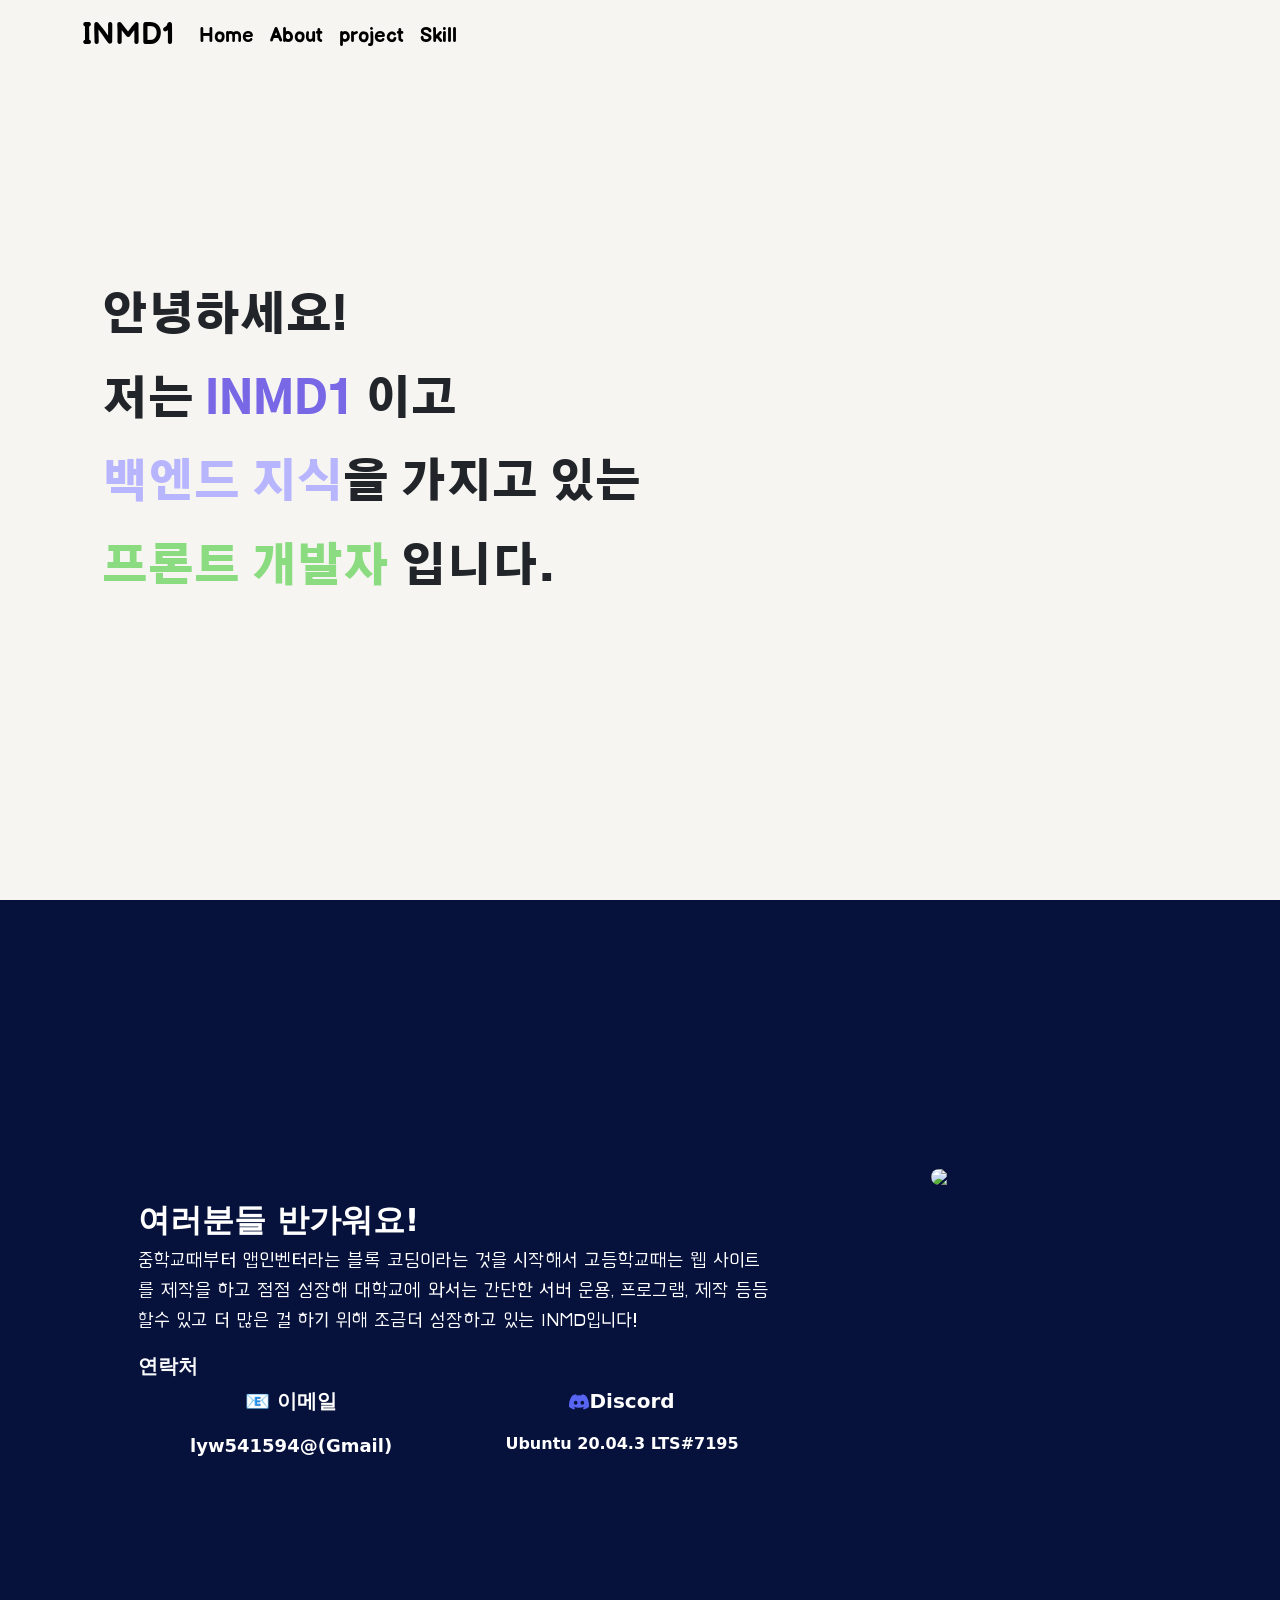
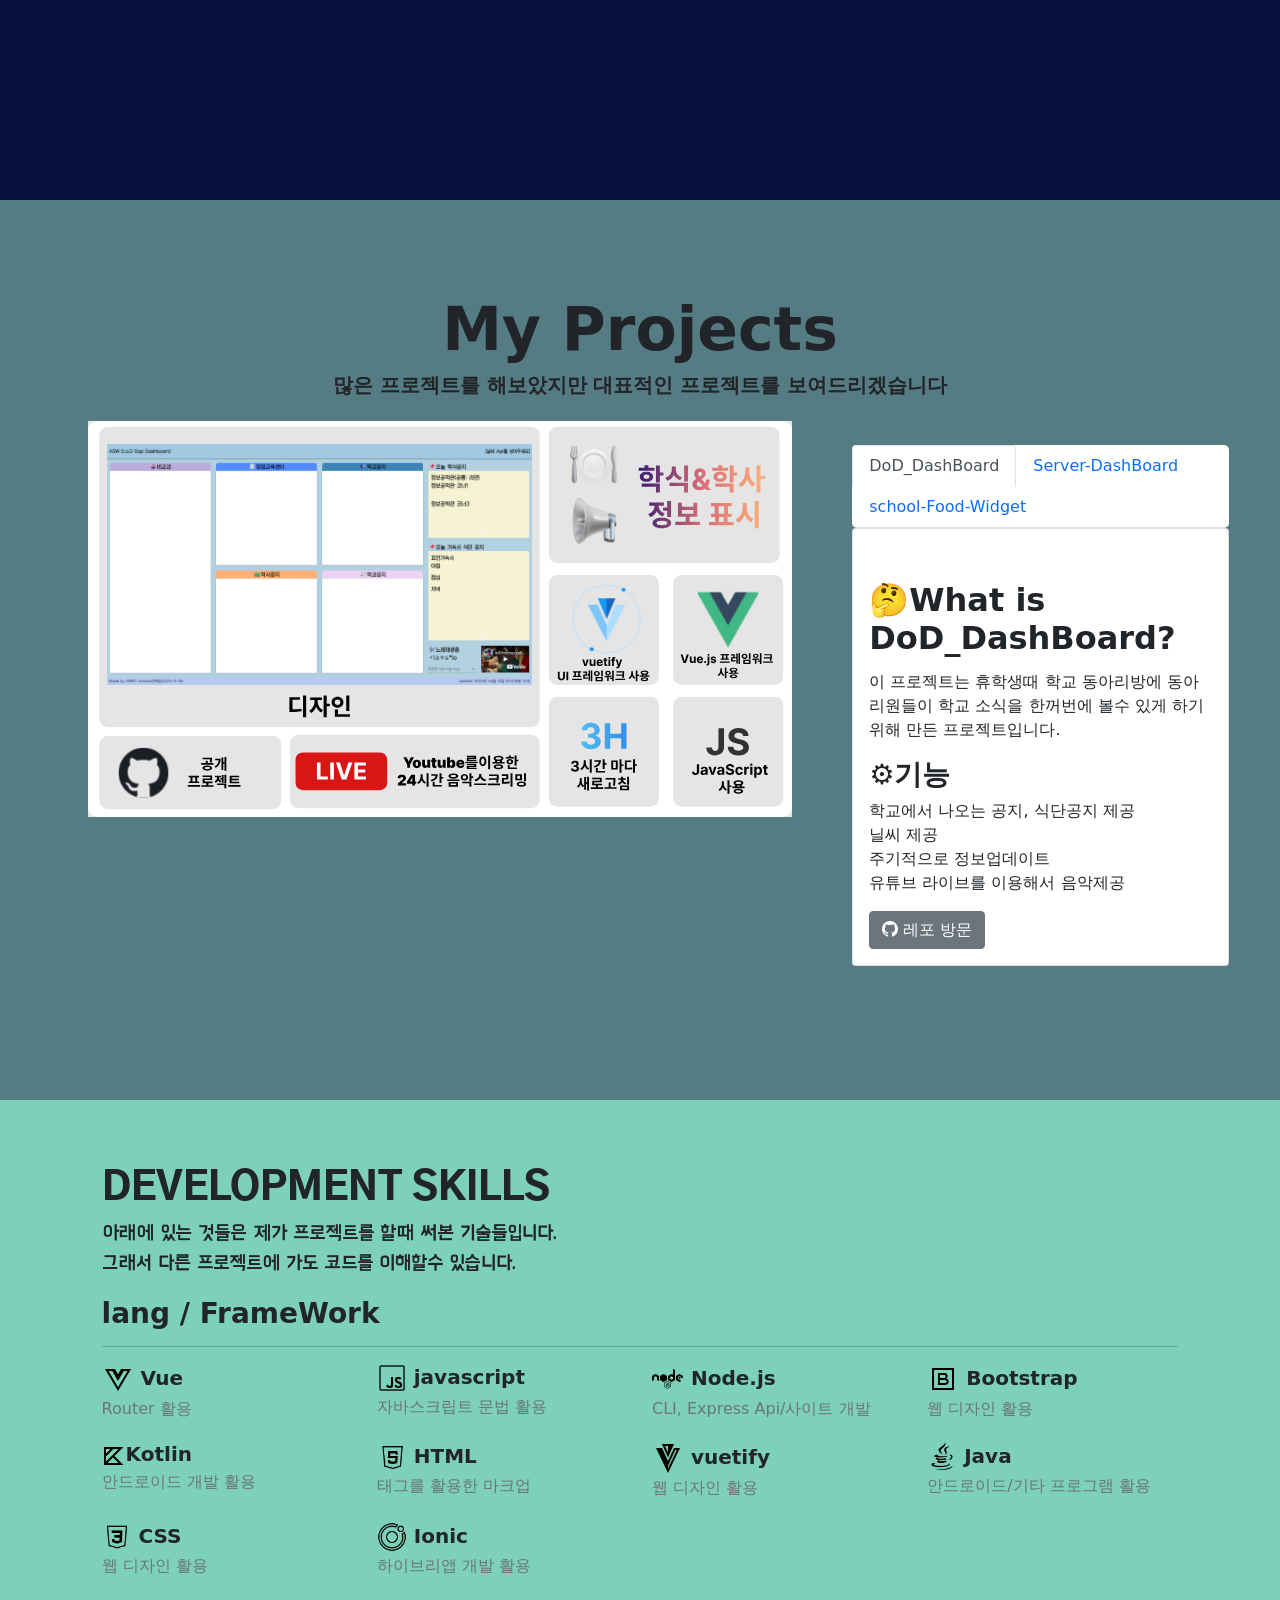
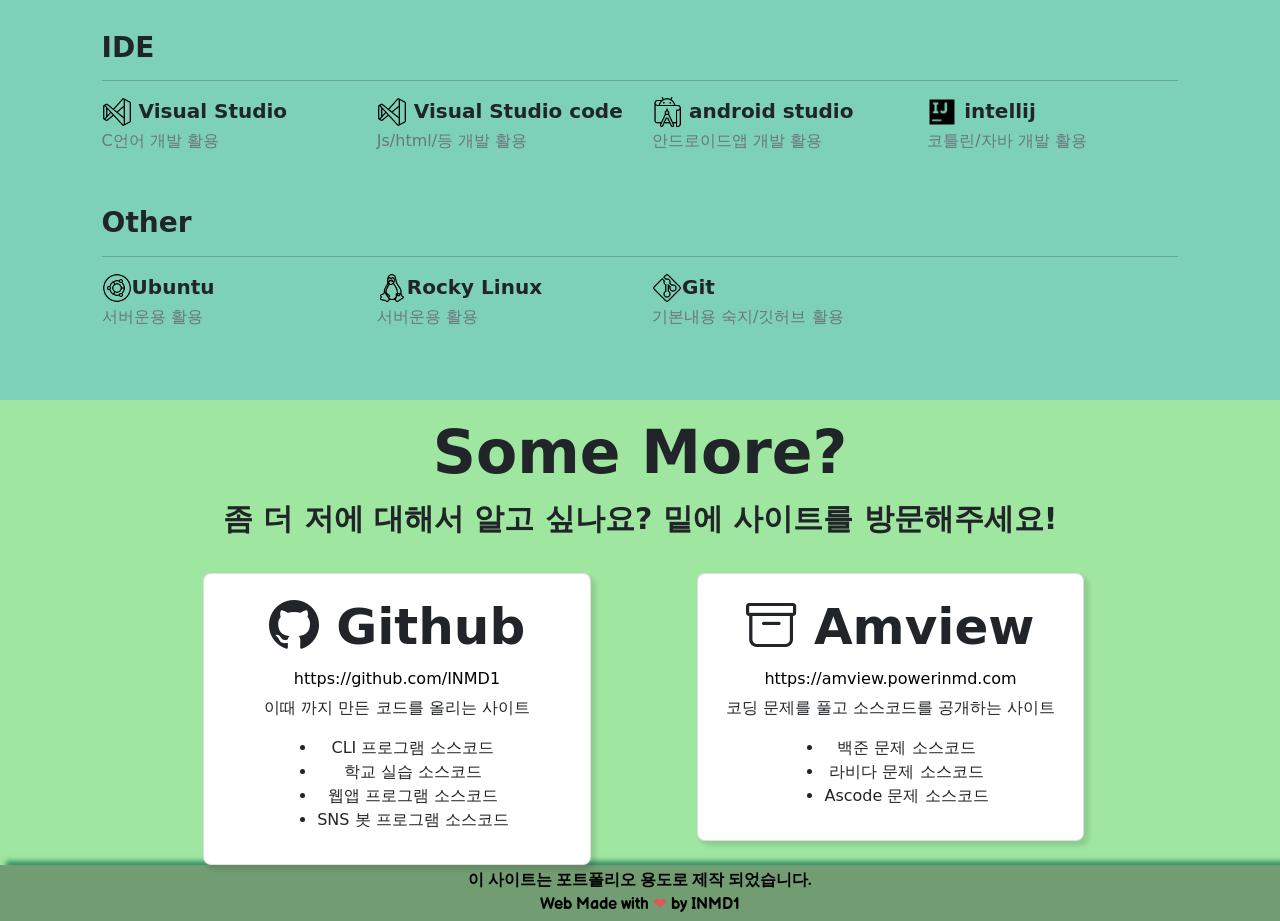
==== index.html @ 0139cf3b "deploy: 1c120d04a41e6b6e8f3b13b8e0bed0ff972863f6" ====
<!DOCTYPE html><html lang="en"><head><meta charset="utf-8"><meta http-equiv="X-UA-Compatible" content="IE=edge"><meta name="viewport" content="width=device-width,initial-scale=1"><link rel="icon" href="favicon.ico"><title>INMD의 사소한 소개사이트</title><link href="css/app.9733610a.css" rel="preload" as="style"><link href="css/chunk-vendors.8637f89d.css" rel="preload" as="style"><link href="js/app.0f9b3017.js" rel="preload" as="script"><link href="js/chunk-vendors.937a09e9.js" rel="preload" as="script"><link href="css/chunk-vendors.8637f89d.css" rel="stylesheet"><link href="css/app.9733610a.css" rel="stylesheet"></head><body><noscript><strong>We're sorry but self-introduction doesn't work properly without JavaScript enabled. Please enable it to continue.</strong></noscript><div id="app"></div><script src="https://cdn.jsdelivr.net/npm/@popperjs/core@2.10.2/dist/umd/popper.min.js" integrity="sha384-7+zCNj/IqJ95wo16oMtfsKbZ9ccEh31eOz1HGyDuCQ6wgnyJNSYdrPa03rtR1zdB" crossorigin="anonymous"></script><script src="https://cdn.jsdelivr.net/npm/bootstrap@5.1.3/dist/js/bootstrap.min.js" integrity="sha384-QJHtvGhmr9XOIpI6YVutG+2QOK9T+ZnN4kzFN1RtK3zEFEIsxhlmWl5/YESvpZ13" crossorigin="anonymous"></script><script src="js/chunk-vendors.937a09e9.js"></script><script src="js/app.0f9b3017.js"></script></body></html>
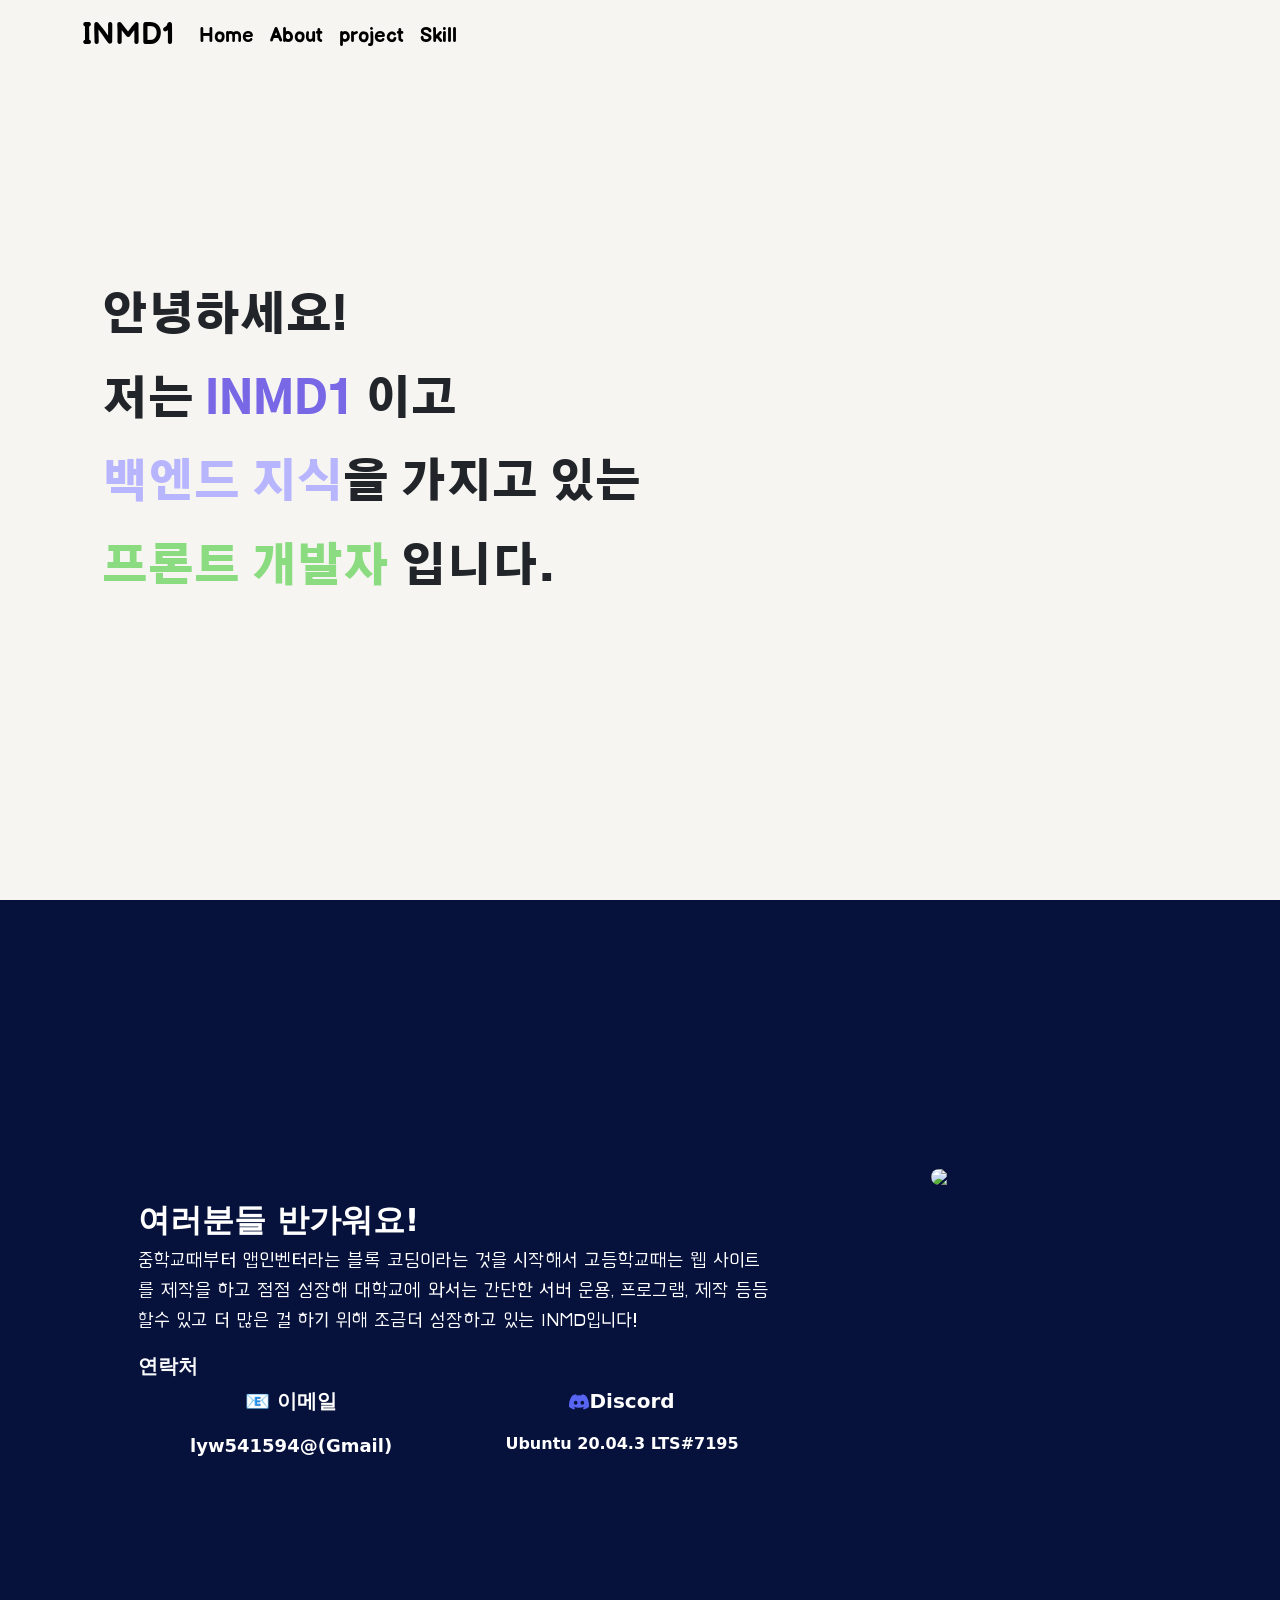
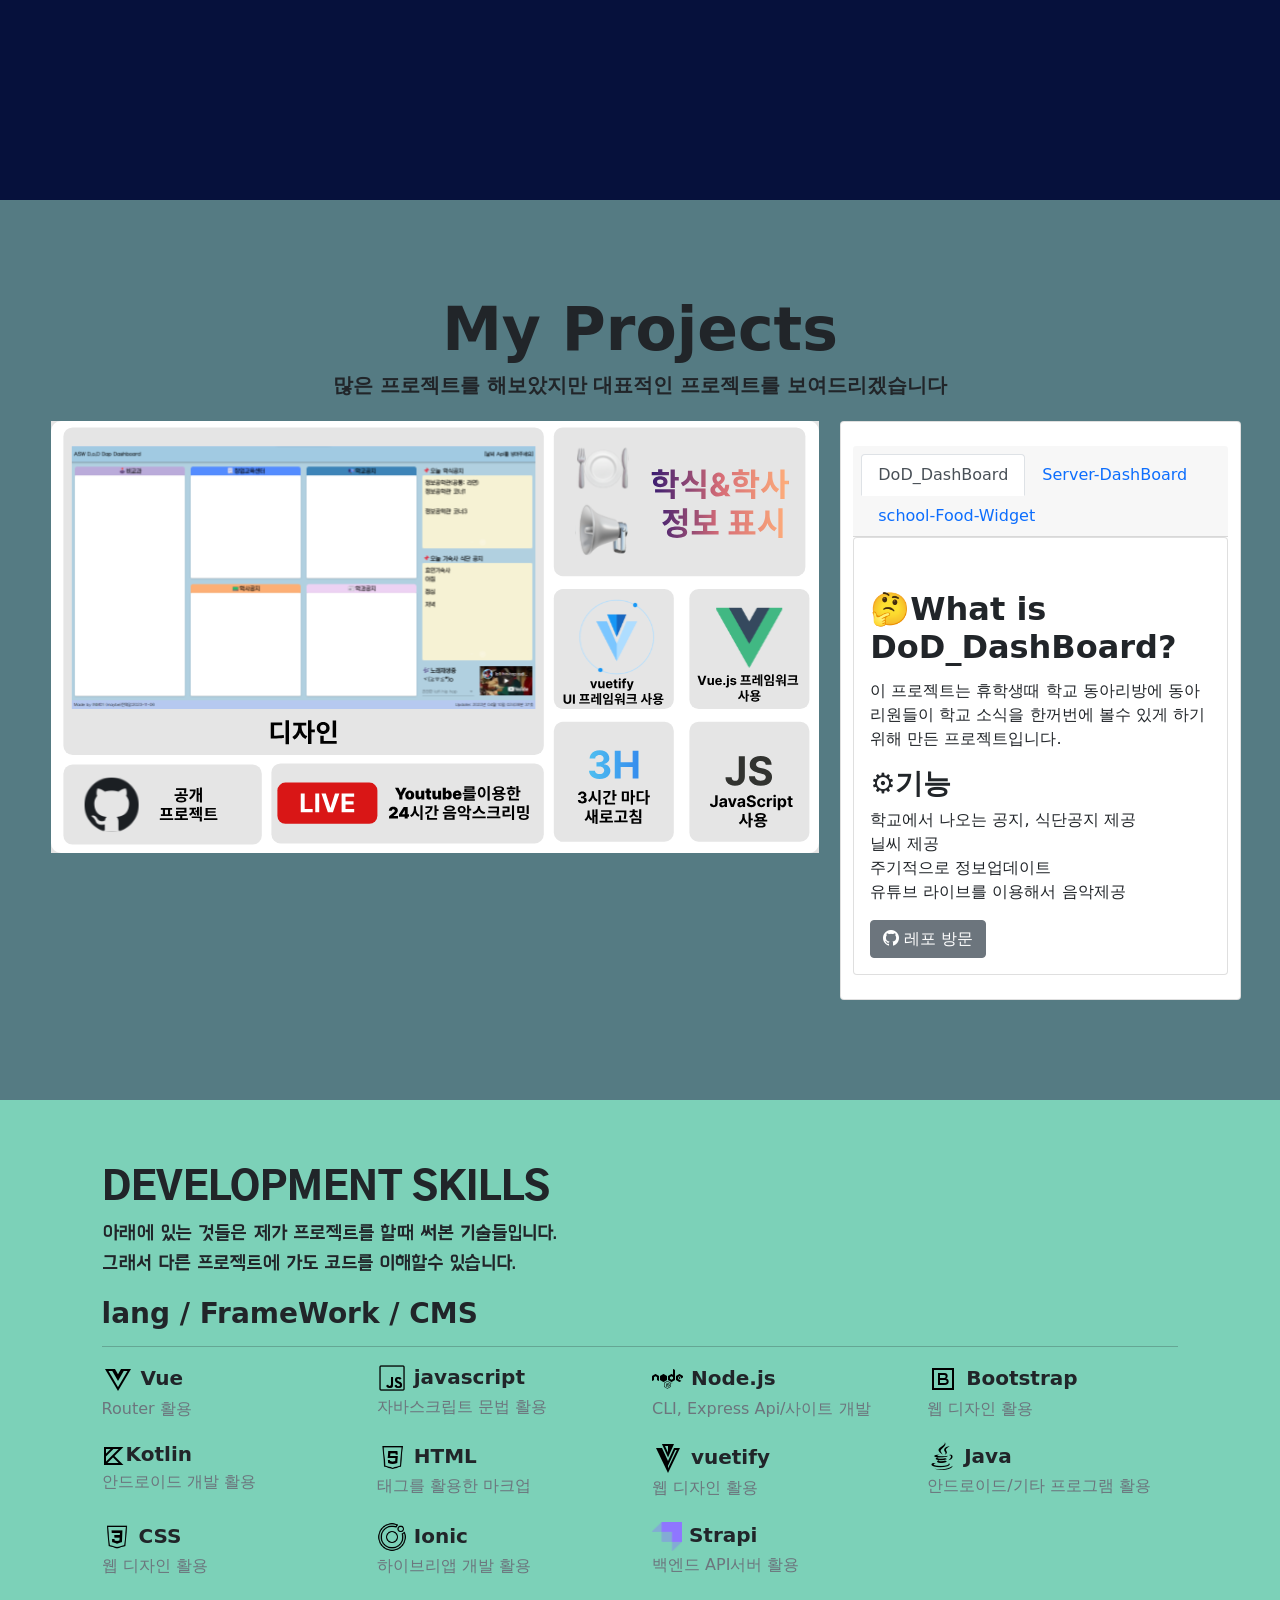
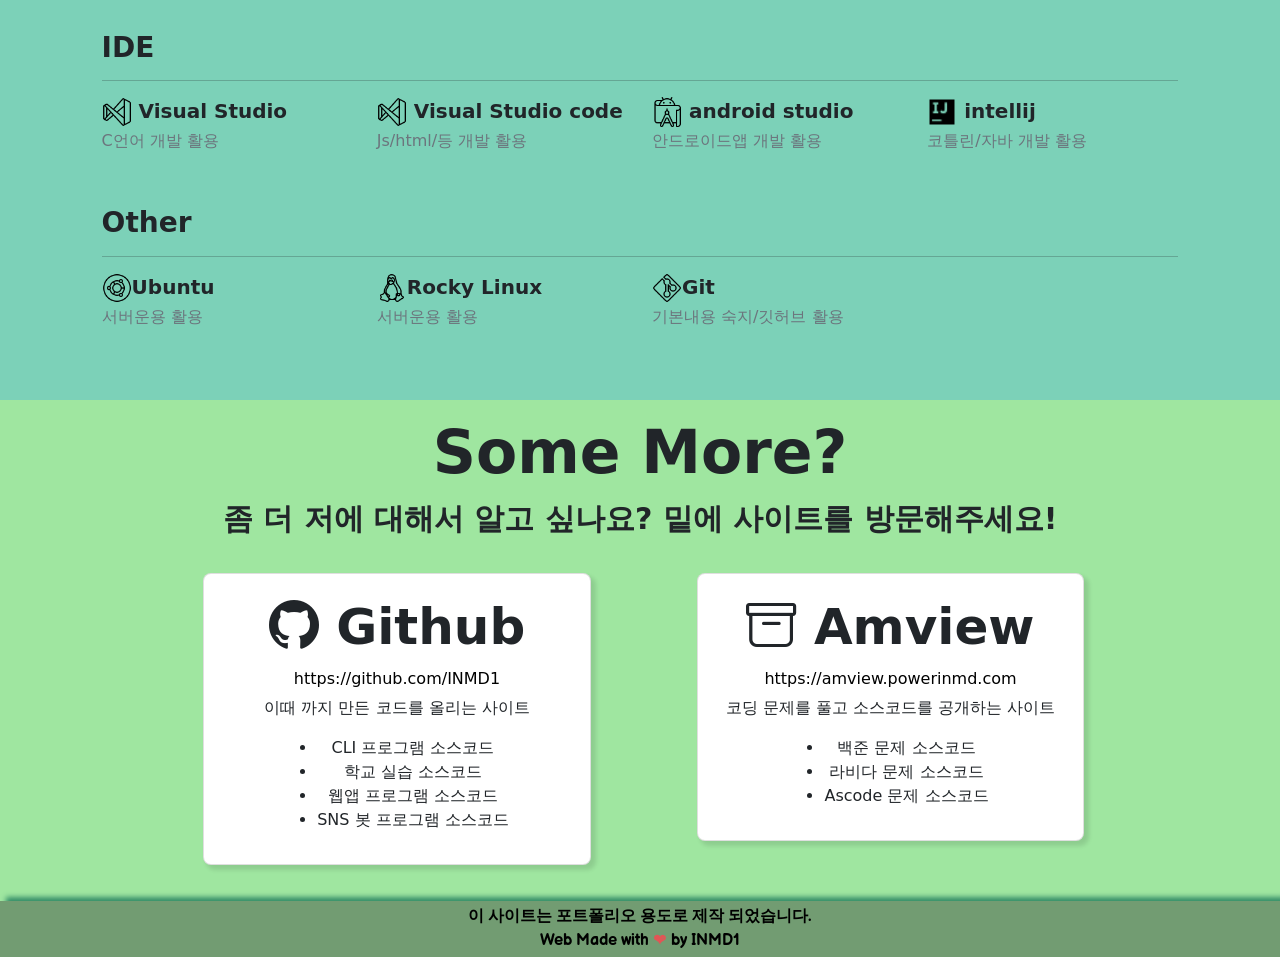
==== commit b5223eed: "deploy: 4807ee6381f45a5812c3ad3ae166e3c91d5e23cb" ====
--- a/index.html
+++ b/index.html
@@ -1 +1 @@
-<!DOCTYPE html><html lang="en"><head><meta charset="utf-8"><meta http-equiv="X-UA-Compatible" content="IE=edge"><meta name="viewport" content="width=device-width,initial-scale=1"><link rel="icon" href="favicon.ico"><title>INMD의 사소한 소개사이트</title><link href="css/app.9733610a.css" rel="preload" as="style"><link href="css/chunk-vendors.8637f89d.css" rel="preload" as="style"><link href="js/app.0f9b3017.js" rel="preload" as="script"><link href="js/chunk-vendors.937a09e9.js" rel="preload" as="script"><link href="css/chunk-vendors.8637f89d.css" rel="stylesheet"><link href="css/app.9733610a.css" rel="stylesheet"></head><body><noscript><strong>We're sorry but self-introduction doesn't work properly without JavaScript enabled. Please enable it to continue.</strong></noscript><div id="app"></div><script src="https://cdn.jsdelivr.net/npm/@popperjs/core@2.10.2/dist/umd/popper.min.js" integrity="sha384-7+zCNj/IqJ95wo16oMtfsKbZ9ccEh31eOz1HGyDuCQ6wgnyJNSYdrPa03rtR1zdB" crossorigin="anonymous"></script><script src="https://cdn.jsdelivr.net/npm/bootstrap@5.1.3/dist/js/bootstrap.min.js" integrity="sha384-QJHtvGhmr9XOIpI6YVutG+2QOK9T+ZnN4kzFN1RtK3zEFEIsxhlmWl5/YESvpZ13" crossorigin="anonymous"></script><script src="js/chunk-vendors.937a09e9.js"></script><script src="js/app.0f9b3017.js"></script></body></html>+<!DOCTYPE html><html lang="en"><head><meta charset="utf-8"><meta http-equiv="X-UA-Compatible" content="IE=edge"><meta name="viewport" content="width=device-width,initial-scale=1"><link rel="icon" href="favicon.ico"><title>INMD의 사소한 소개사이트</title><link href="css/app.1292f36f.css" rel="preload" as="style"><link href="css/chunk-vendors.8637f89d.css" rel="preload" as="style"><link href="js/app.d205028c.js" rel="preload" as="script"><link href="js/chunk-vendors.937a09e9.js" rel="preload" as="script"><link href="css/chunk-vendors.8637f89d.css" rel="stylesheet"><link href="css/app.1292f36f.css" rel="stylesheet"></head><body><noscript><strong>We're sorry but self-introduction doesn't work properly without JavaScript enabled. Please enable it to continue.</strong></noscript><div id="app"></div><script src="https://cdn.jsdelivr.net/npm/@popperjs/core@2.10.2/dist/umd/popper.min.js" integrity="sha384-7+zCNj/IqJ95wo16oMtfsKbZ9ccEh31eOz1HGyDuCQ6wgnyJNSYdrPa03rtR1zdB" crossorigin="anonymous"></script><script src="https://cdn.jsdelivr.net/npm/bootstrap@5.1.3/dist/js/bootstrap.min.js" integrity="sha384-QJHtvGhmr9XOIpI6YVutG+2QOK9T+ZnN4kzFN1RtK3zEFEIsxhlmWl5/YESvpZ13" crossorigin="anonymous"></script><script src="js/chunk-vendors.937a09e9.js"></script><script src="js/app.d205028c.js"></script></body></html>
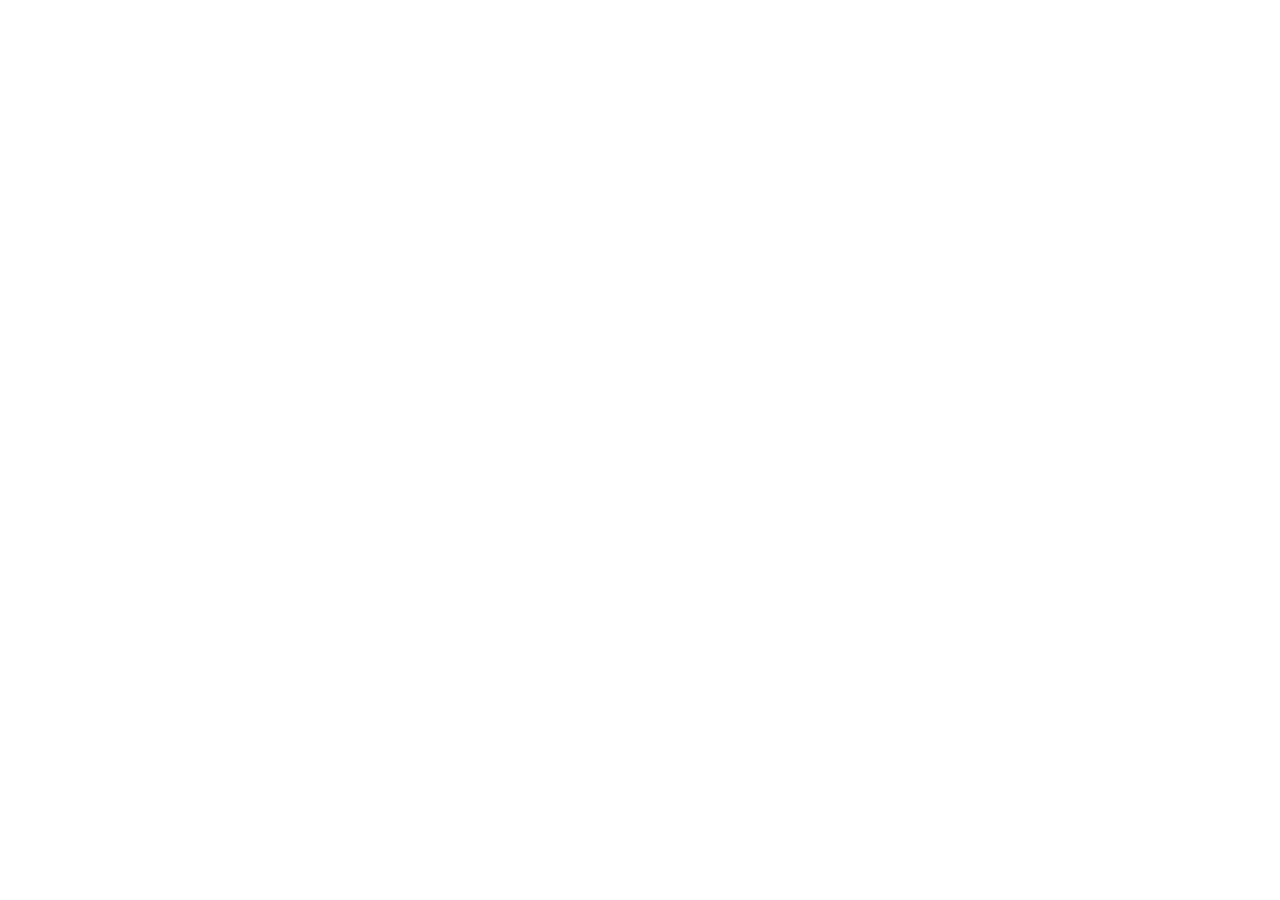
==== commit ed706edb: "deploy: dff6e3dc2aab932aba8d1eb56e022333ecb20fad" ====
--- a/index.html
+++ b/index.html
@@ -1 +1 @@
-<!DOCTYPE html><html lang="en"><head><meta charset="utf-8"><meta http-equiv="X-UA-Compatible" content="IE=edge"><meta name="viewport" content="width=device-width,initial-scale=1"><link rel="icon" href="favicon.ico"><title>INMD의 사소한 소개사이트</title><link href="css/app.1292f36f.css" rel="preload" as="style"><link href="css/chunk-vendors.8637f89d.css" rel="preload" as="style"><link href="js/app.d205028c.js" rel="preload" as="script"><link href="js/chunk-vendors.937a09e9.js" rel="preload" as="script"><link href="css/chunk-vendors.8637f89d.css" rel="stylesheet"><link href="css/app.1292f36f.css" rel="stylesheet"></head><body><noscript><strong>We're sorry but self-introduction doesn't work properly without JavaScript enabled. Please enable it to continue.</strong></noscript><div id="app"></div><script src="https://cdn.jsdelivr.net/npm/@popperjs/core@2.10.2/dist/umd/popper.min.js" integrity="sha384-7+zCNj/IqJ95wo16oMtfsKbZ9ccEh31eOz1HGyDuCQ6wgnyJNSYdrPa03rtR1zdB" crossorigin="anonymous"></script><script src="https://cdn.jsdelivr.net/npm/bootstrap@5.1.3/dist/js/bootstrap.min.js" integrity="sha384-QJHtvGhmr9XOIpI6YVutG+2QOK9T+ZnN4kzFN1RtK3zEFEIsxhlmWl5/YESvpZ13" crossorigin="anonymous"></script><script src="js/chunk-vendors.937a09e9.js"></script><script src="js/app.d205028c.js"></script></body></html>+<!doctype html><html lang="en"><head><meta charset="utf-8"/><link rel="icon" href="/self-introduction/favicon.ico"/><meta name="viewport" content="width=device-width,initial-scale=1"/><meta name="theme-color" content="#000000"/><meta name="description" content="Web site created using create-react-app"/><link rel="apple-touch-icon" href="/self-introduction/logo192.png"/><link rel="manifest" href="/self-introduction/manifest.json"/><title>React App</title><script defer="defer" src="/self-introduction/static/js/main.0b5b7d81.js"></script><link href="/self-introduction/static/css/main.46c17770.css" rel="stylesheet"></head><body><noscript>You need to enable JavaScript to run this app.</noscript><div id="root"></div></body></html>
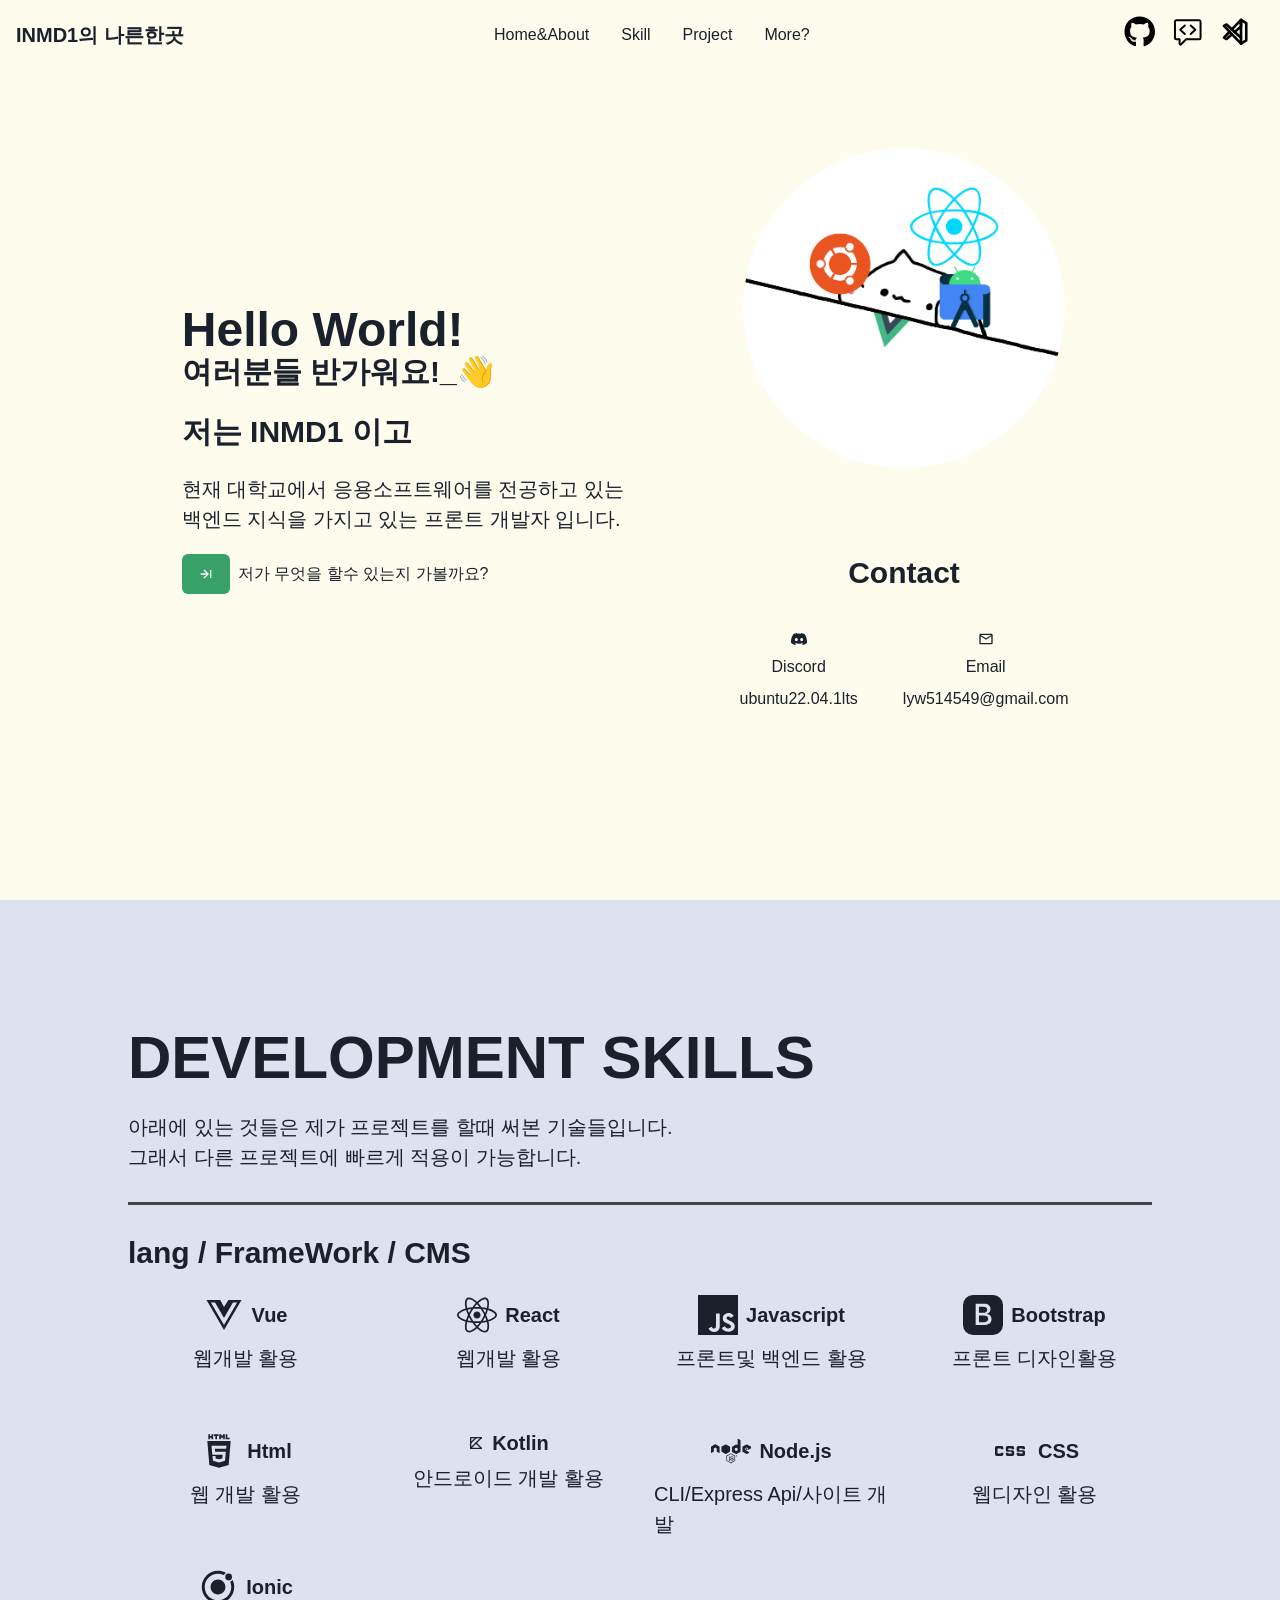
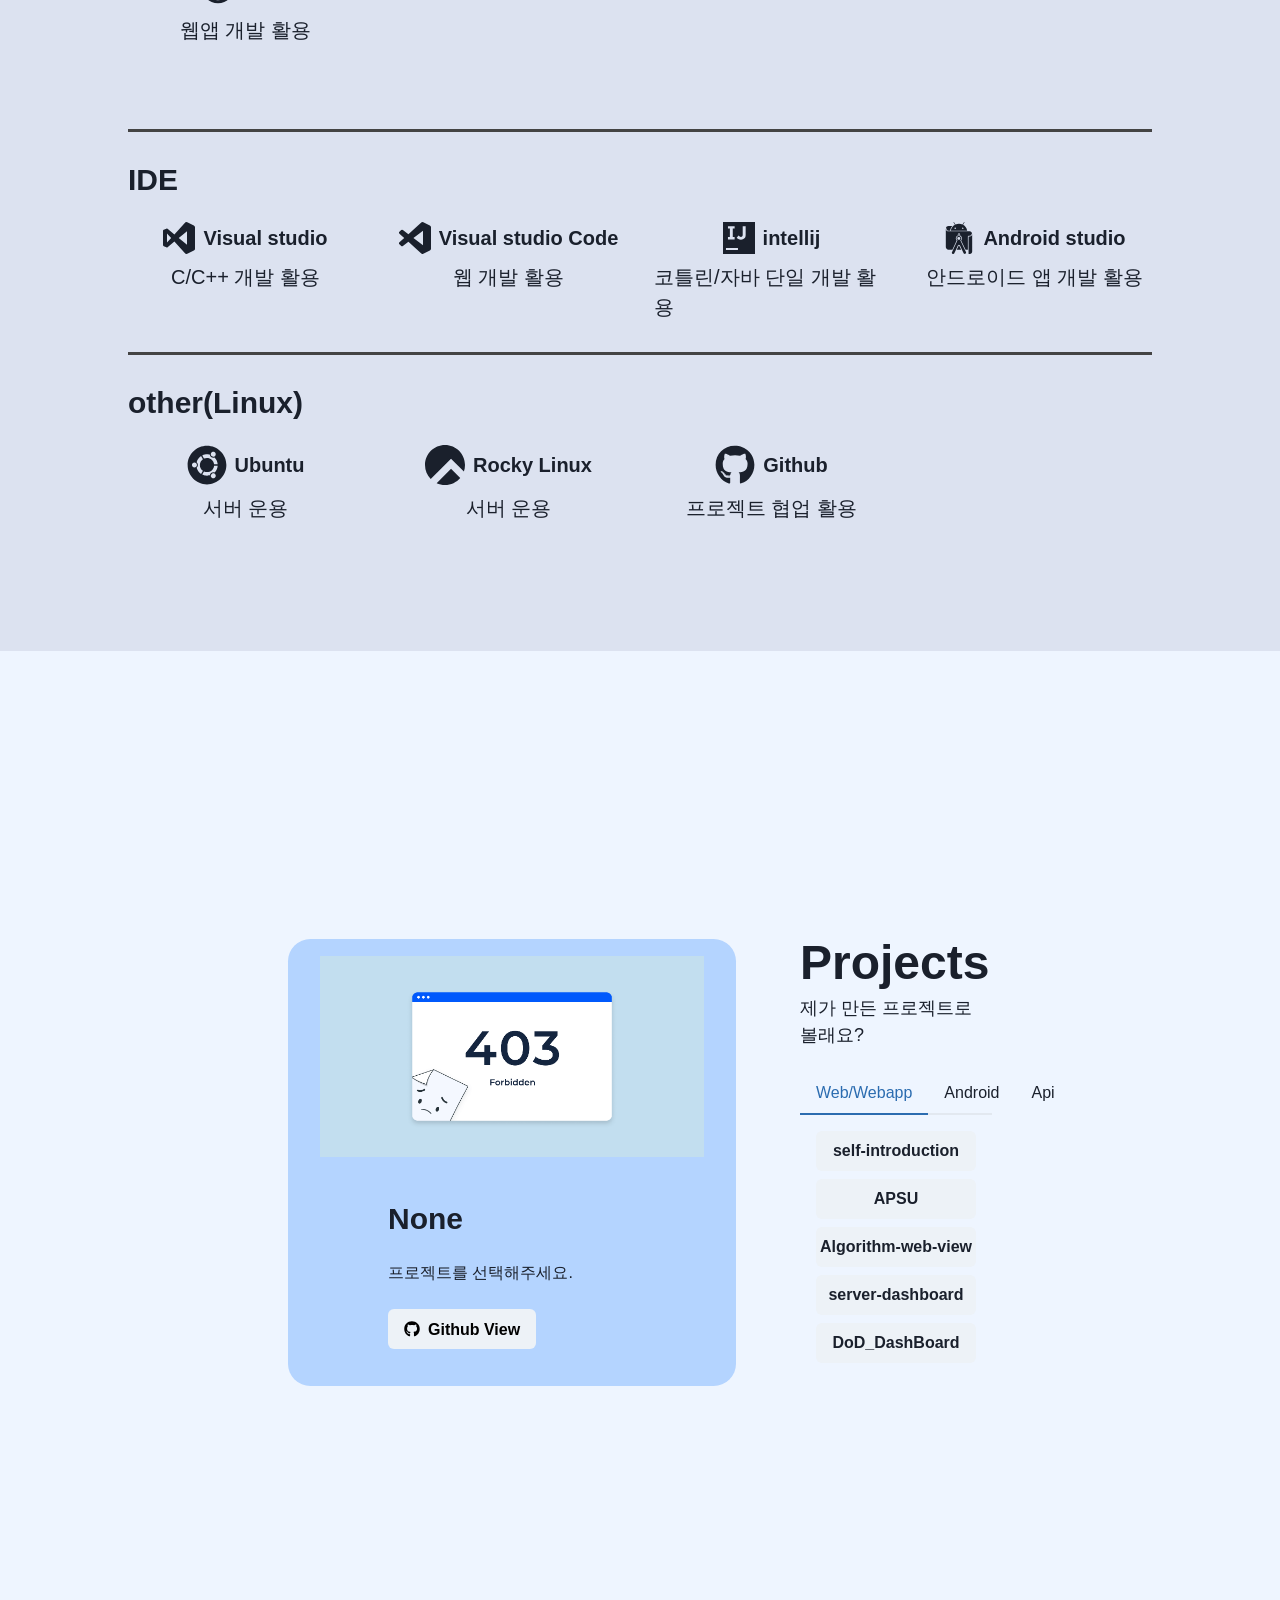
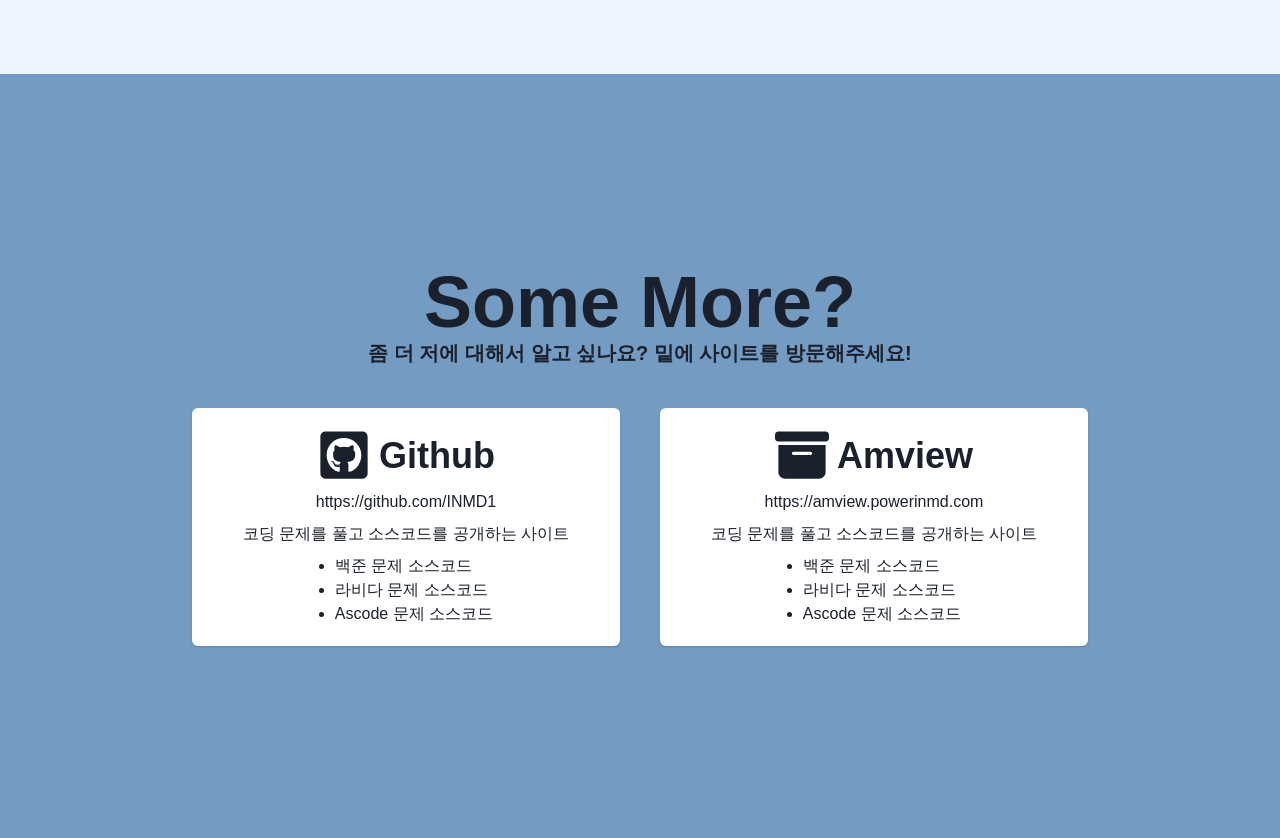
==== commit 746e2994: "deploy: 1dd7f9d15a844129c6a7ec97d0cb61f742f0c0ad" ====
--- a/index.html
+++ b/index.html
@@ -1 +1 @@
-<!doctype html><html lang="en"><head><meta charset="utf-8"/><link rel="icon" href="/self-introduction/favicon.ico"/><meta name="viewport" content="width=device-width,initial-scale=1"/><meta name="theme-color" content="#000000"/><meta name="description" content="Web site created using create-react-app"/><link rel="apple-touch-icon" href="/self-introduction/logo192.png"/><link rel="manifest" href="/self-introduction/manifest.json"/><title>React App</title><script defer="defer" src="/self-introduction/static/js/main.0b5b7d81.js"></script><link href="/self-introduction/static/css/main.46c17770.css" rel="stylesheet"></head><body><noscript>You need to enable JavaScript to run this app.</noscript><div id="root"></div></body></html>+<!doctype html><html lang="en"><head><meta charset="utf-8"/><link rel="icon" href="/favicon.ico"/><meta name="viewport" content="width=device-width,initial-scale=1"/><meta name="theme-color" content="#000000"/><meta name="description" content="Web site created using create-react-app"/><link rel="apple-touch-icon" href="/logo192.png"/><link rel="manifest" href="/manifest.json"/><title>React App</title><script defer="defer" src="/static/js/main.33e885a8.js"></script><link href="/static/css/main.46c17770.css" rel="stylesheet"></head><body><noscript>You need to enable JavaScript to run this app.</noscript><div id="root"></div></body></html>
--- a/static/css/main.46c17770.css
+++ b/static/css/main.46c17770.css
@@ -0,0 +1,4 @@
+/*
+! tailwindcss v3.4.1 | MIT License | https://tailwindcss.com
+*/*,:after,:before{border:0 solid #e5e7eb;box-sizing:border-box}:after,:before{--tw-content:""}:host,html{-webkit-text-size-adjust:100%;font-feature-settings:normal;-webkit-tap-highlight-color:transparent;font-family:ui-sans-serif,system-ui,sans-serif,Apple Color Emoji,Segoe UI Emoji,Segoe UI Symbol,Noto Color Emoji;font-variation-settings:normal;line-height:1.5;tab-size:4}body{line-height:inherit;margin:0}hr{border-top-width:1px;color:inherit;height:0}abbr:where([title]){-webkit-text-decoration:underline dotted;text-decoration:underline dotted}h1,h2,h3,h4,h5,h6{font-size:inherit;font-weight:inherit}a{color:inherit;text-decoration:inherit}b,strong{font-weight:bolder}code,kbd,pre,samp{font-feature-settings:normal;font-family:ui-monospace,SFMono-Regular,Menlo,Monaco,Consolas,Liberation Mono,Courier New,monospace;font-size:1em;font-variation-settings:normal}small{font-size:80%}sub,sup{font-size:75%;line-height:0;position:relative;vertical-align:initial}sub{bottom:-.25em}sup{top:-.5em}table{border-collapse:collapse;border-color:inherit;text-indent:0}button,input,optgroup,select,textarea{font-feature-settings:inherit;color:inherit;font-family:inherit;font-size:100%;font-variation-settings:inherit;font-weight:inherit;line-height:inherit;margin:0;padding:0}button,select{text-transform:none}[type=button],[type=reset],[type=submit],button{-webkit-appearance:button;background-color:initial;background-image:none}:-moz-focusring{outline:auto}:-moz-ui-invalid{box-shadow:none}progress{vertical-align:initial}::-webkit-inner-spin-button,::-webkit-outer-spin-button{height:auto}[type=search]{-webkit-appearance:textfield;outline-offset:-2px}::-webkit-search-decoration{-webkit-appearance:none}::-webkit-file-upload-button{-webkit-appearance:button;font:inherit}summary{display:list-item}blockquote,dd,dl,figure,h1,h2,h3,h4,h5,h6,hr,p,pre{margin:0}fieldset{margin:0}fieldset,legend{padding:0}menu,ol,ul{list-style:none;margin:0;padding:0}dialog{padding:0}textarea{resize:vertical}input::placeholder,textarea::placeholder{color:#9ca3af;opacity:1}[role=button],button{cursor:pointer}:disabled{cursor:default}audio,canvas,embed,iframe,img,object,svg,video{display:block;vertical-align:middle}img,video{height:auto;max-width:100%}[hidden]{display:none}*,:after,:before{--tw-border-spacing-x:0;--tw-border-spacing-y:0;--tw-translate-x:0;--tw-translate-y:0;--tw-rotate:0;--tw-skew-x:0;--tw-skew-y:0;--tw-scale-x:1;--tw-scale-y:1;--tw-pan-x: ;--tw-pan-y: ;--tw-pinch-zoom: ;--tw-scroll-snap-strictness:proximity;--tw-gradient-from-position: ;--tw-gradient-via-position: ;--tw-gradient-to-position: ;--tw-ordinal: ;--tw-slashed-zero: ;--tw-numeric-figure: ;--tw-numeric-spacing: ;--tw-numeric-fraction: ;--tw-ring-inset: ;--tw-ring-offset-width:0px;--tw-ring-offset-color:#fff;--tw-ring-color:#3b82f680;--tw-ring-offset-shadow:0 0 #0000;--tw-ring-shadow:0 0 #0000;--tw-shadow:0 0 #0000;--tw-shadow-colored:0 0 #0000;--tw-blur: ;--tw-brightness: ;--tw-contrast: ;--tw-grayscale: ;--tw-hue-rotate: ;--tw-invert: ;--tw-saturate: ;--tw-sepia: ;--tw-drop-shadow: ;--tw-backdrop-blur: ;--tw-backdrop-brightness: ;--tw-backdrop-contrast: ;--tw-backdrop-grayscale: ;--tw-backdrop-hue-rotate: ;--tw-backdrop-invert: ;--tw-backdrop-opacity: ;--tw-backdrop-saturate: ;--tw-backdrop-sepia: }::backdrop{--tw-border-spacing-x:0;--tw-border-spacing-y:0;--tw-translate-x:0;--tw-translate-y:0;--tw-rotate:0;--tw-skew-x:0;--tw-skew-y:0;--tw-scale-x:1;--tw-scale-y:1;--tw-pan-x: ;--tw-pan-y: ;--tw-pinch-zoom: ;--tw-scroll-snap-strictness:proximity;--tw-gradient-from-position: ;--tw-gradient-via-position: ;--tw-gradient-to-position: ;--tw-ordinal: ;--tw-slashed-zero: ;--tw-numeric-figure: ;--tw-numeric-spacing: ;--tw-numeric-fraction: ;--tw-ring-inset: ;--tw-ring-offset-width:0px;--tw-ring-offset-color:#fff;--tw-ring-color:#3b82f680;--tw-ring-offset-shadow:0 0 #0000;--tw-ring-shadow:0 0 #0000;--tw-shadow:0 0 #0000;--tw-shadow-colored:0 0 #0000;--tw-blur: ;--tw-brightness: ;--tw-contrast: ;--tw-grayscale: ;--tw-hue-rotate: ;--tw-invert: ;--tw-saturate: ;--tw-sepia: ;--tw-drop-shadow: ;--tw-backdrop-blur: ;--tw-backdrop-brightness: ;--tw-backdrop-contrast: ;--tw-backdrop-grayscale: ;--tw-backdrop-hue-rotate: ;--tw-backdrop-invert: ;--tw-backdrop-opacity: ;--tw-backdrop-saturate: ;--tw-backdrop-sepia: }.sr-only{clip:rect(0,0,0,0);border-width:0;height:1px;margin:-1px;overflow:hidden;padding:0;position:absolute;white-space:nowrap;width:1px}.fixed{position:fixed}.start-0{inset-inline-start:0}.top-0{top:0}.z-20{z-index:20}.order-1{order:1}.order-2{order:2}.order-3{order:3}.col-span-3{grid-column:span 3/span 3}.row-span-1{grid-row:span 1/span 1}.row-span-2{grid-row:span 2/span 2}.row-span-3{grid-row:span 3/span 3}.row-span-6{grid-row:span 6/span 6}.mx-0{margin-left:0;margin-right:0}.mx-auto{margin-left:auto;margin-right:auto}.mt-4{margin-top:1rem}.block{display:block}.flex{display:flex}.grid{display:grid}.hidden{display:none}.h-20{height:5rem}.h-5{height:1.25rem}.h-56{height:14rem}.h-full{height:100%}.w-5{width:1.25rem}.w-auto{width:auto}.w-full{width:100%}.max-w-screen-xl{max-width:1280px}.grid-cols-1{grid-template-columns:repeat(1,minmax(0,1fr))}.grid-rows-2{grid-template-rows:repeat(2,minmax(0,1fr))}.grid-rows-4{grid-template-rows:repeat(4,minmax(0,1fr))}.grid-rows-9{grid-template-rows:repeat(9,minmax(0,1fr))}.flex-col{flex-direction:column}.flex-wrap{flex-wrap:wrap}.content-center{align-content:center}.items-center{align-items:center}.justify-between{justify-content:space-between}.justify-items-stretch{justify-items:stretch}.gap-0{gap:0}.gap-10{gap:2.5rem}.gap-7{gap:1.75rem}.gap-8{gap:2rem}.space-x-3>:not([hidden])~:not([hidden]){--tw-space-x-reverse:0;margin-left:calc(.75rem*(1 - var(--tw-space-x-reverse)));margin-right:calc(.75rem*var(--tw-space-x-reverse))}.self-center{align-self:center}.justify-self-end{justify-self:end}.whitespace-nowrap{white-space:nowrap}.rounded{border-radius:.25rem}.rounded-full{border-radius:9999px}.rounded-lg{border-radius:.5rem}.border{border-width:1px}.p-10{padding:2.5rem}.p-4{padding:1rem}.p-5{padding:1.25rem}.px-3{padding-left:.75rem;padding-right:.75rem}.py-2{padding-bottom:.5rem;padding-top:.5rem}.pb-10{padding-bottom:2.5rem}.pb-2{padding-bottom:.5rem}.pt-1{padding-top:.25rem}.pt-10{padding-top:2.5rem}.pt-16{padding-top:4rem}.pt-2{padding-top:.5rem}.pt-24{padding-top:6rem}.pt-5{padding-top:1.25rem}.pt-9{padding-top:2.25rem}.text-xl{font-size:1.25rem;line-height:1.75rem}.font-medium{font-weight:500}.font-semibold{font-weight:600}.wrap{align-items:center;display:flex;flex-direction:column;height:100%;justify-content:center}.jb-division-line{border-top:.2rem solid #444;margin:30px 0}@media (min-width:640px){.sm\:order-none{order:0}.sm\:col-span-1{grid-column:span 1/span 1}.sm\:col-span-2{grid-column:span 2/span 2}.sm\:row-span-2{grid-row:span 2/span 2}.sm\:row-span-3{grid-row:span 3/span 3}.sm\:m-5{margin:1.25rem}.sm\:mx-20{margin-left:5rem;margin-right:5rem}.sm\:hidden{display:none}.sm\:grid-cols-2{grid-template-columns:repeat(2,minmax(0,1fr))}.sm\:grid-cols-3{grid-template-columns:repeat(3,minmax(0,1fr))}.sm\:grid-rows-1{grid-template-rows:repeat(1,minmax(0,1fr))}.sm\:grid-rows-2{grid-template-rows:repeat(2,minmax(0,1fr))}.sm\:grid-rows-3{grid-template-rows:repeat(3,minmax(0,1fr))}.sm\:grid-rows-5{grid-template-rows:repeat(5,minmax(0,1fr))}.sm\:gap-16{gap:4rem}.sm\:p-48{padding:12rem}.sm\:p-72{padding:18rem}.sm\:pt-0{padding-top:0}.sm\:pt-5{padding-top:1.25rem}}@media (min-width:768px){.md\:order-1{order:1}.md\:order-2{order:2}.md\:mt-0{margin-top:0}.md\:flex{display:flex}.md\:h-80{height:20rem}.md\:w-auto{width:auto}.md\:flex-row{flex-direction:row}.md\:space-x-0>:not([hidden])~:not([hidden]){--tw-space-x-reverse:0;margin-left:calc(0px*(1 - var(--tw-space-x-reverse)));margin-right:calc(0px*var(--tw-space-x-reverse))}.md\:space-x-8>:not([hidden])~:not([hidden]){--tw-space-x-reverse:0;margin-left:calc(2rem*(1 - var(--tw-space-x-reverse)));margin-right:calc(2rem*var(--tw-space-x-reverse))}.md\:border-0{border-width:0}.md\:bg-transparent{background-color:initial}.md\:p-0{padding:0}.md\:hover\:bg-transparent:hover{background-color:initial}@media not all and (min-width:1024px){.md\:max-lg\:col-span-1{grid-column:span 1/span 1}.md\:max-lg\:col-span-2{grid-column:span 2/span 2}}}@media (min-width:1024px){.lg\:grid-cols-4{grid-template-columns:repeat(4,minmax(0,1fr))}}.rtl\:space-x-reverse:where([dir=rtl],[dir=rtl] *)>:not([hidden])~:not([hidden]){--tw-space-x-reverse:1}@media (min-width:768px){@media (prefers-color-scheme:dark){.md\:dark\:hover\:bg-transparent:hover{background-color:initial}}}
+/*# sourceMappingURL=main.46c17770.css.map*/
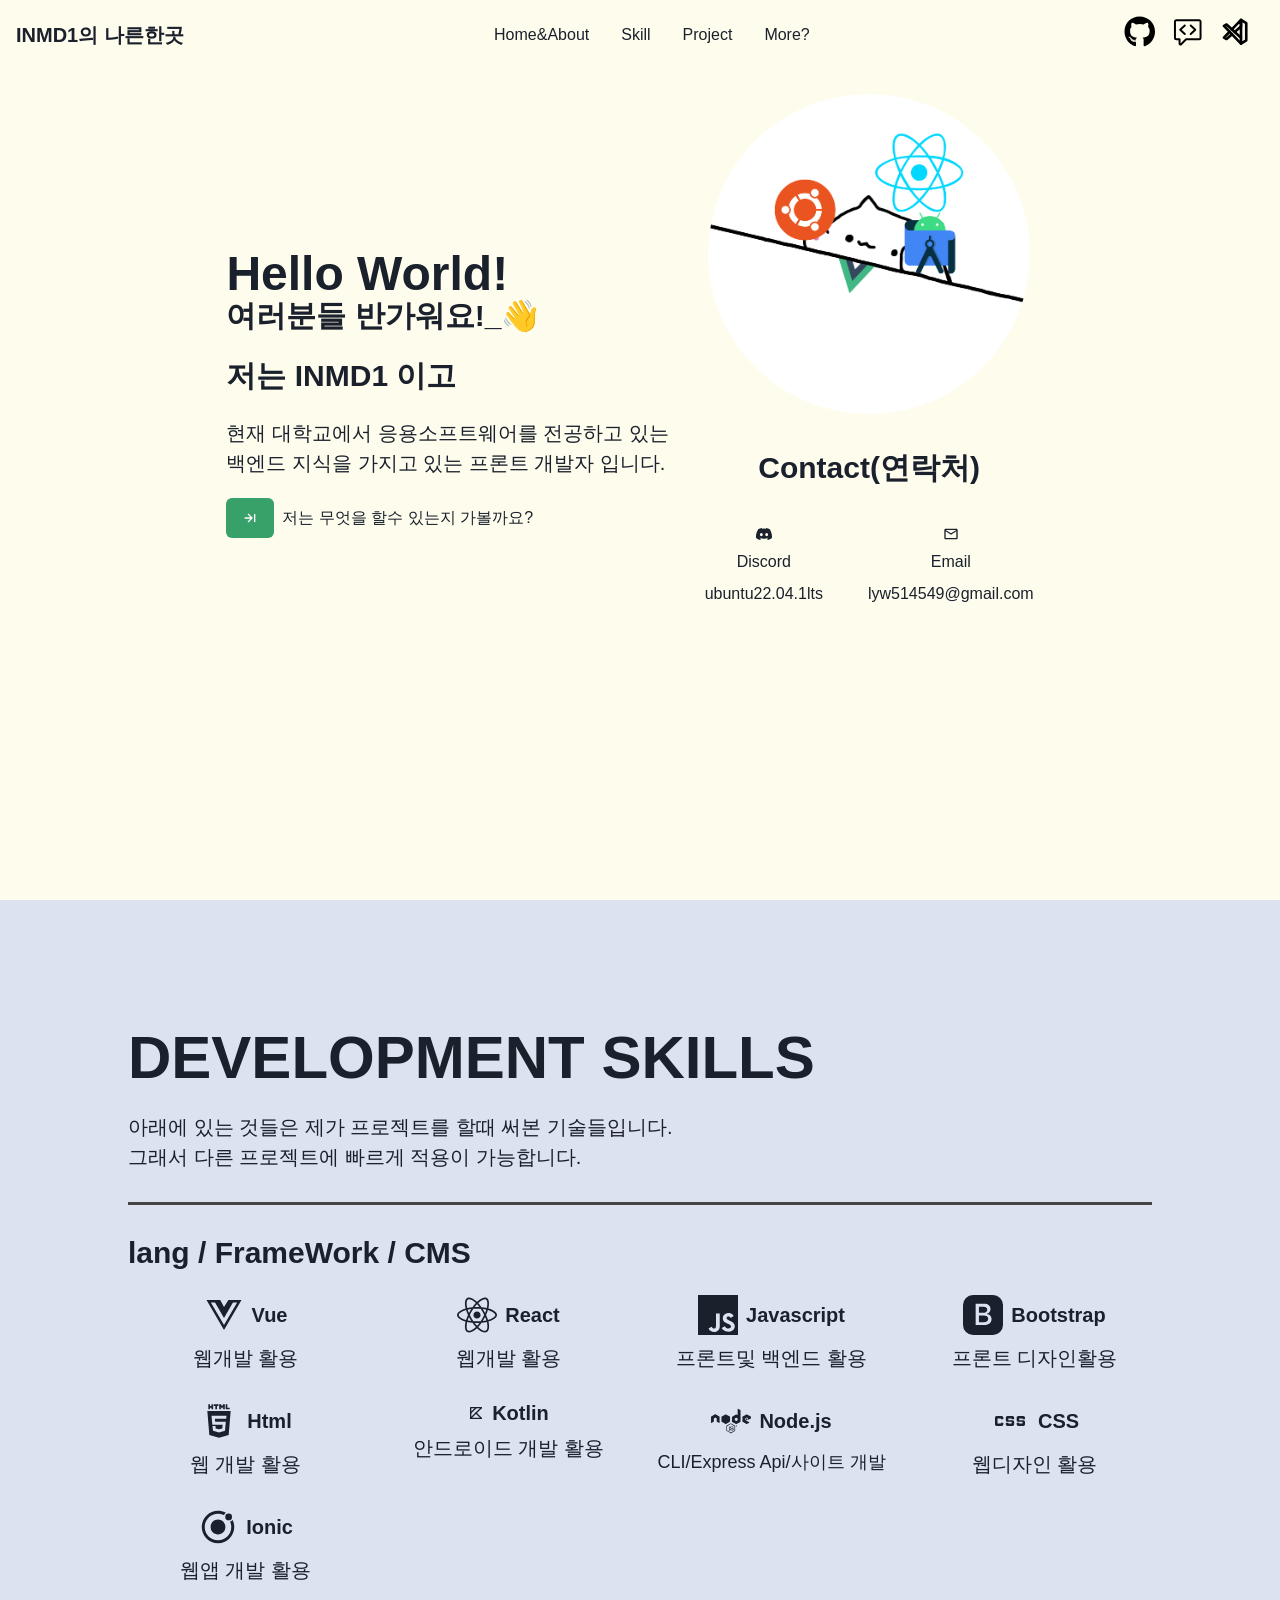
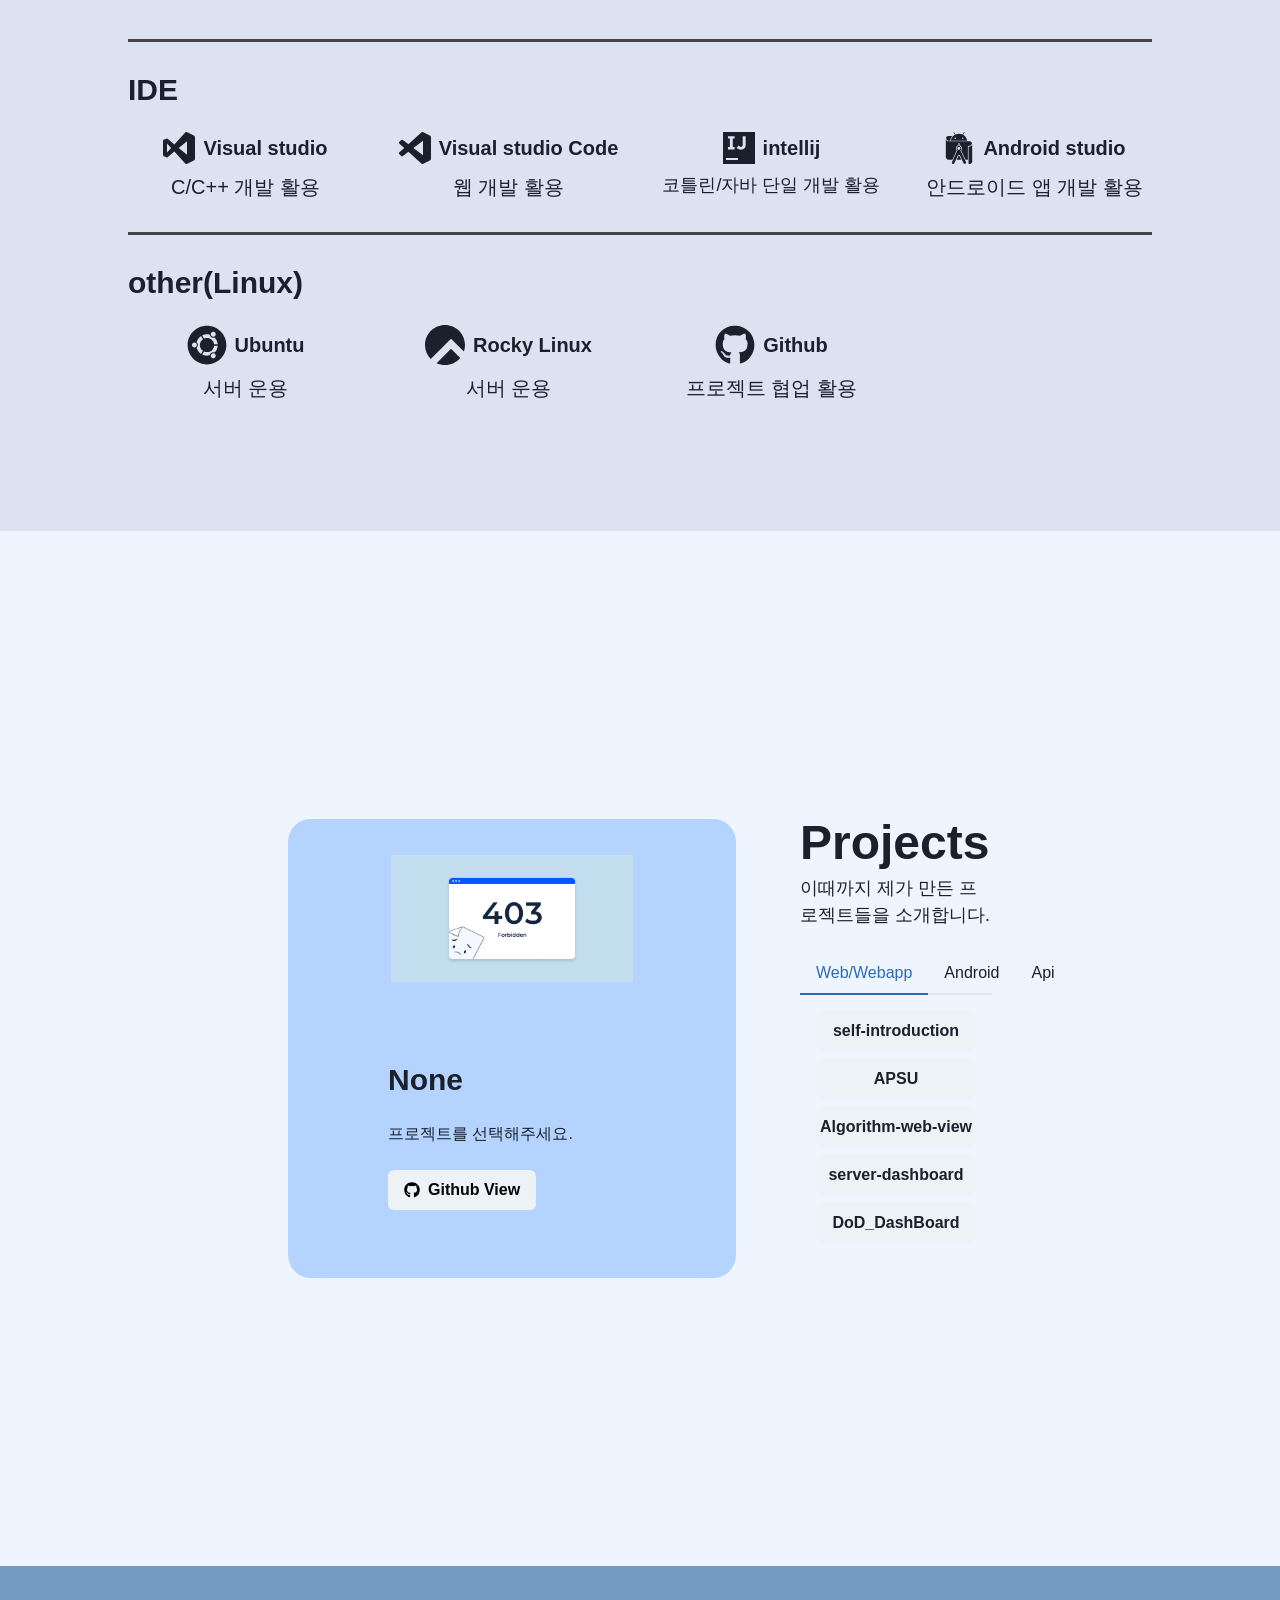
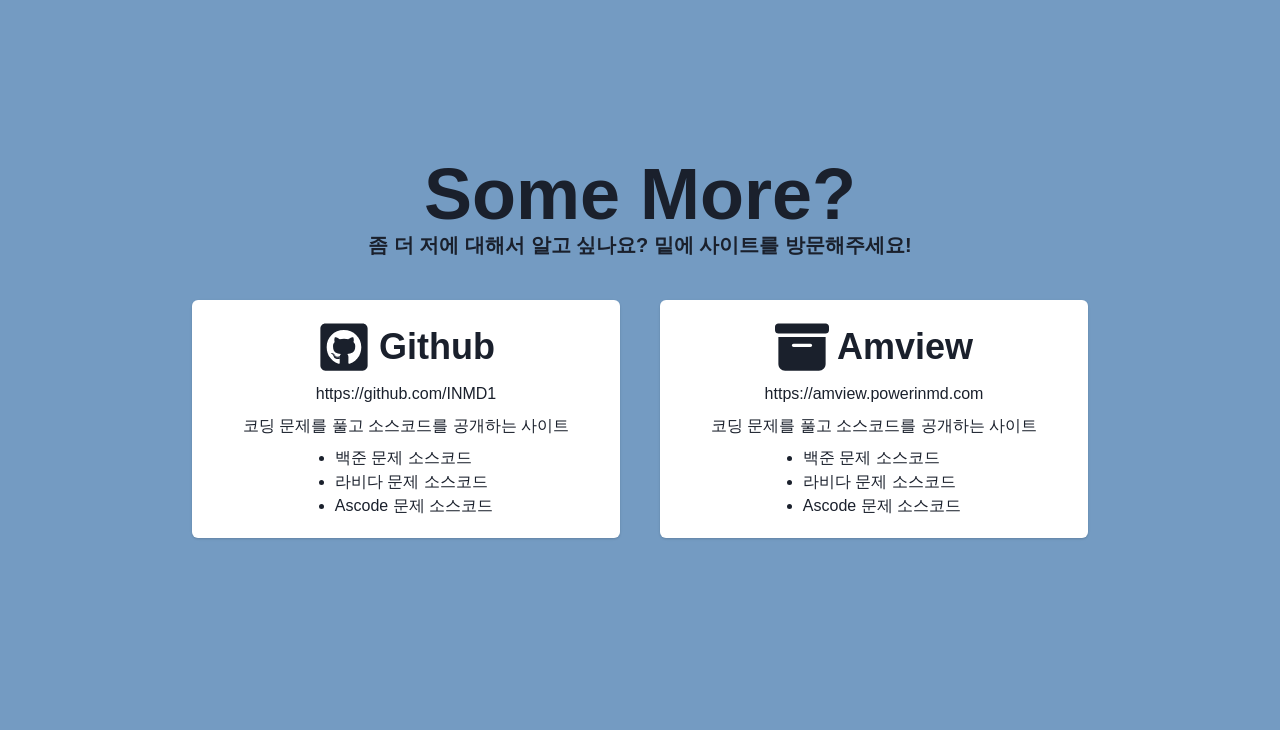
==== commit 94b4d350: "deploy: 4c8a31324c4be5499593a018c5c419366b2f219c" ====
--- a/index.html
+++ b/index.html
@@ -1 +1 @@
-<!doctype html><html lang="en"><head><meta charset="utf-8"/><link rel="icon" href="/favicon.ico"/><meta name="viewport" content="width=device-width,initial-scale=1"/><meta name="theme-color" content="#000000"/><meta name="description" content="Web site created using create-react-app"/><link rel="apple-touch-icon" href="/logo192.png"/><link rel="manifest" href="/manifest.json"/><title>React App</title><script defer="defer" src="/static/js/main.33e885a8.js"></script><link href="/static/css/main.46c17770.css" rel="stylesheet"></head><body><noscript>You need to enable JavaScript to run this app.</noscript><div id="root"></div></body></html>+<!doctype html><html lang="en"><head><meta charset="utf-8"/><link rel="icon" href="/favicon.ico"/><meta name="viewport" content="width=device-width,initial-scale=1"/><meta name="theme-color" content="#000000"/><meta name="description" content="Web site created using create-react-app"/><link rel="apple-touch-icon" href="/logo192.png"/><link rel="manifest" href="/manifest.json"/><title>INMD의 나른한 블로그</title><script defer="defer" src="/static/js/main.b7c51d16.js"></script><link href="/static/css/main.1cf40b24.css" rel="stylesheet"></head><body><noscript>You need to enable JavaScript to run this app.</noscript><div id="root"></div></body></html>
--- a/static/css/main.1cf40b24.css
+++ b/static/css/main.1cf40b24.css
@@ -0,0 +1,4 @@
+/*
+! tailwindcss v3.4.1 | MIT License | https://tailwindcss.com
+*/*,:after,:before{border:0 solid #e5e7eb;box-sizing:border-box}:after,:before{--tw-content:""}:host,html{-webkit-text-size-adjust:100%;font-feature-settings:normal;-webkit-tap-highlight-color:transparent;font-family:ui-sans-serif,system-ui,sans-serif,Apple Color Emoji,Segoe UI Emoji,Segoe UI Symbol,Noto Color Emoji;font-variation-settings:normal;line-height:1.5;tab-size:4}body{line-height:inherit;margin:0}hr{border-top-width:1px;color:inherit;height:0}abbr:where([title]){-webkit-text-decoration:underline dotted;text-decoration:underline dotted}h1,h2,h3,h4,h5,h6{font-size:inherit;font-weight:inherit}a{color:inherit;text-decoration:inherit}b,strong{font-weight:bolder}code,kbd,pre,samp{font-feature-settings:normal;font-family:ui-monospace,SFMono-Regular,Menlo,Monaco,Consolas,Liberation Mono,Courier New,monospace;font-size:1em;font-variation-settings:normal}small{font-size:80%}sub,sup{font-size:75%;line-height:0;position:relative;vertical-align:initial}sub{bottom:-.25em}sup{top:-.5em}table{border-collapse:collapse;border-color:inherit;text-indent:0}button,input,optgroup,select,textarea{font-feature-settings:inherit;color:inherit;font-family:inherit;font-size:100%;font-variation-settings:inherit;font-weight:inherit;line-height:inherit;margin:0;padding:0}button,select{text-transform:none}[type=button],[type=reset],[type=submit],button{-webkit-appearance:button;background-color:initial;background-image:none}:-moz-focusring{outline:auto}:-moz-ui-invalid{box-shadow:none}progress{vertical-align:initial}::-webkit-inner-spin-button,::-webkit-outer-spin-button{height:auto}[type=search]{-webkit-appearance:textfield;outline-offset:-2px}::-webkit-search-decoration{-webkit-appearance:none}::-webkit-file-upload-button{-webkit-appearance:button;font:inherit}summary{display:list-item}blockquote,dd,dl,figure,h1,h2,h3,h4,h5,h6,hr,p,pre{margin:0}fieldset{margin:0}fieldset,legend{padding:0}menu,ol,ul{list-style:none;margin:0;padding:0}dialog{padding:0}textarea{resize:vertical}input::placeholder,textarea::placeholder{color:#9ca3af;opacity:1}[role=button],button{cursor:pointer}:disabled{cursor:default}audio,canvas,embed,iframe,img,object,svg,video{display:block;vertical-align:middle}img,video{height:auto;max-width:100%}[hidden]{display:none}*,:after,:before{--tw-border-spacing-x:0;--tw-border-spacing-y:0;--tw-translate-x:0;--tw-translate-y:0;--tw-rotate:0;--tw-skew-x:0;--tw-skew-y:0;--tw-scale-x:1;--tw-scale-y:1;--tw-pan-x: ;--tw-pan-y: ;--tw-pinch-zoom: ;--tw-scroll-snap-strictness:proximity;--tw-gradient-from-position: ;--tw-gradient-via-position: ;--tw-gradient-to-position: ;--tw-ordinal: ;--tw-slashed-zero: ;--tw-numeric-figure: ;--tw-numeric-spacing: ;--tw-numeric-fraction: ;--tw-ring-inset: ;--tw-ring-offset-width:0px;--tw-ring-offset-color:#fff;--tw-ring-color:#3b82f680;--tw-ring-offset-shadow:0 0 #0000;--tw-ring-shadow:0 0 #0000;--tw-shadow:0 0 #0000;--tw-shadow-colored:0 0 #0000;--tw-blur: ;--tw-brightness: ;--tw-contrast: ;--tw-grayscale: ;--tw-hue-rotate: ;--tw-invert: ;--tw-saturate: ;--tw-sepia: ;--tw-drop-shadow: ;--tw-backdrop-blur: ;--tw-backdrop-brightness: ;--tw-backdrop-contrast: ;--tw-backdrop-grayscale: ;--tw-backdrop-hue-rotate: ;--tw-backdrop-invert: ;--tw-backdrop-opacity: ;--tw-backdrop-saturate: ;--tw-backdrop-sepia: }::backdrop{--tw-border-spacing-x:0;--tw-border-spacing-y:0;--tw-translate-x:0;--tw-translate-y:0;--tw-rotate:0;--tw-skew-x:0;--tw-skew-y:0;--tw-scale-x:1;--tw-scale-y:1;--tw-pan-x: ;--tw-pan-y: ;--tw-pinch-zoom: ;--tw-scroll-snap-strictness:proximity;--tw-gradient-from-position: ;--tw-gradient-via-position: ;--tw-gradient-to-position: ;--tw-ordinal: ;--tw-slashed-zero: ;--tw-numeric-figure: ;--tw-numeric-spacing: ;--tw-numeric-fraction: ;--tw-ring-inset: ;--tw-ring-offset-width:0px;--tw-ring-offset-color:#fff;--tw-ring-color:#3b82f680;--tw-ring-offset-shadow:0 0 #0000;--tw-ring-shadow:0 0 #0000;--tw-shadow:0 0 #0000;--tw-shadow-colored:0 0 #0000;--tw-blur: ;--tw-brightness: ;--tw-contrast: ;--tw-grayscale: ;--tw-hue-rotate: ;--tw-invert: ;--tw-saturate: ;--tw-sepia: ;--tw-drop-shadow: ;--tw-backdrop-blur: ;--tw-backdrop-brightness: ;--tw-backdrop-contrast: ;--tw-backdrop-grayscale: ;--tw-backdrop-hue-rotate: ;--tw-backdrop-invert: ;--tw-backdrop-opacity: ;--tw-backdrop-saturate: ;--tw-backdrop-sepia: }.sr-only{clip:rect(0,0,0,0);border-width:0;height:1px;margin:-1px;overflow:hidden;padding:0;position:absolute;white-space:nowrap;width:1px}.fixed{position:fixed}.start-0{inset-inline-start:0}.top-0{top:0}.z-20{z-index:20}.order-1{order:1}.order-2{order:2}.order-3{order:3}.col-span-2{grid-column:span 2/span 2}.col-span-3{grid-column:span 3/span 3}.row-span-1{grid-row:span 1/span 1}.row-span-2{grid-row:span 2/span 2}.mx-0{margin-left:0;margin-right:0}.mx-auto{margin-left:auto;margin-right:auto}.mb-5{margin-bottom:1.25rem}.mt-4{margin-top:1rem}.block{display:block}.flex{display:flex}.grid{display:grid}.hidden{display:none}.h-20{height:5rem}.h-5{height:1.25rem}.h-56{height:14rem}.h-full{height:100%}.w-5{width:1.25rem}.w-auto{width:auto}.w-full{width:100%}.max-w-screen-xl{max-width:1280px}.grid-cols-1{grid-template-columns:repeat(1,minmax(0,1fr))}.grid-rows-2{grid-template-rows:repeat(2,minmax(0,1fr))}.grid-rows-4{grid-template-rows:repeat(4,minmax(0,1fr))}.grid-rows-9{grid-template-rows:repeat(9,minmax(0,1fr))}.flex-col{flex-direction:column}.flex-wrap{flex-wrap:wrap}.place-content-center{place-content:center}.content-center{align-content:center}.items-center{align-items:center}.items-stretch{align-items:stretch}.justify-center{justify-content:center}.justify-between{justify-content:space-between}.justify-items-stretch{justify-items:stretch}.gap-0{gap:0}.gap-10{gap:2.5rem}.gap-7{gap:1.75rem}.space-x-3>:not([hidden])~:not([hidden]){--tw-space-x-reverse:0;margin-left:calc(.75rem*(1 - var(--tw-space-x-reverse)));margin-right:calc(.75rem*var(--tw-space-x-reverse))}.self-end{align-self:flex-end}.self-center{align-self:center}.whitespace-nowrap{white-space:nowrap}.rounded{border-radius:.25rem}.rounded-full{border-radius:9999px}.rounded-lg{border-radius:.5rem}.border{border-width:1px}.p-10{padding:2.5rem}.p-4{padding:1rem}.p-5{padding:1.25rem}.px-3{padding-left:.75rem;padding-right:.75rem}.py-2{padding-bottom:.5rem;padding-top:.5rem}.pb-10{padding-bottom:2.5rem}.pb-2{padding-bottom:.5rem}.pt-1{padding-top:.25rem}.pt-10{padding-top:2.5rem}.pt-2{padding-top:.5rem}.pt-24{padding-top:6rem}.pt-5{padding-top:1.25rem}.pt-9{padding-top:2.25rem}.text-xl{font-size:1.25rem;line-height:1.75rem}.font-medium{font-weight:500}.font-semibold{font-weight:600}.wrap{align-items:center;display:flex;flex-direction:column;height:100%;justify-content:center}.jb-division-line{border-top:.2rem solid #444;margin:30px 0}@media (min-width:640px){.sm\:order-none{order:0}.sm\:col-span-1{grid-column:span 1/span 1}.sm\:col-span-2{grid-column:span 2/span 2}.sm\:row-span-2{grid-row:span 2/span 2}.sm\:row-span-3{grid-row:span 3/span 3}.sm\:m-5{margin:1.25rem}.sm\:mx-20{margin-left:5rem;margin-right:5rem}.sm\:hidden{display:none}.sm\:grid-flow-col{grid-auto-flow:column}.sm\:grid-cols-2{grid-template-columns:repeat(2,minmax(0,1fr))}.sm\:grid-cols-3{grid-template-columns:repeat(3,minmax(0,1fr))}.sm\:grid-rows-1{grid-template-rows:repeat(1,minmax(0,1fr))}.sm\:grid-rows-2{grid-template-rows:repeat(2,minmax(0,1fr))}.sm\:grid-rows-3{grid-template-rows:repeat(3,minmax(0,1fr))}.sm\:gap-16{gap:4rem}.sm\:gap-4{gap:1rem}.sm\:p-48{padding:12rem}.sm\:p-72{padding:18rem}.sm\:pb-28{padding-bottom:7rem}.sm\:pt-0{padding-top:0}}@media (min-width:768px){.md\:order-1{order:1}.md\:order-2{order:2}.md\:mt-0{margin-top:0}.md\:flex{display:flex}.md\:h-80{height:20rem}.md\:w-auto{width:auto}.md\:flex-row{flex-direction:row}.md\:space-x-0>:not([hidden])~:not([hidden]){--tw-space-x-reverse:0;margin-left:calc(0px*(1 - var(--tw-space-x-reverse)));margin-right:calc(0px*var(--tw-space-x-reverse))}.md\:space-x-8>:not([hidden])~:not([hidden]){--tw-space-x-reverse:0;margin-left:calc(2rem*(1 - var(--tw-space-x-reverse)));margin-right:calc(2rem*var(--tw-space-x-reverse))}.md\:border-0{border-width:0}.md\:bg-transparent{background-color:initial}.md\:p-0{padding:0}.md\:hover\:bg-transparent:hover{background-color:initial}}@media (min-width:1024px){.lg\:grid-cols-4{grid-template-columns:repeat(4,minmax(0,1fr))}}.rtl\:space-x-reverse:where([dir=rtl],[dir=rtl] *)>:not([hidden])~:not([hidden]){--tw-space-x-reverse:1}@media (min-width:768px){@media (prefers-color-scheme:dark){.md\:dark\:hover\:bg-transparent:hover{background-color:initial}}}
+/*# sourceMappingURL=main.1cf40b24.css.map*/
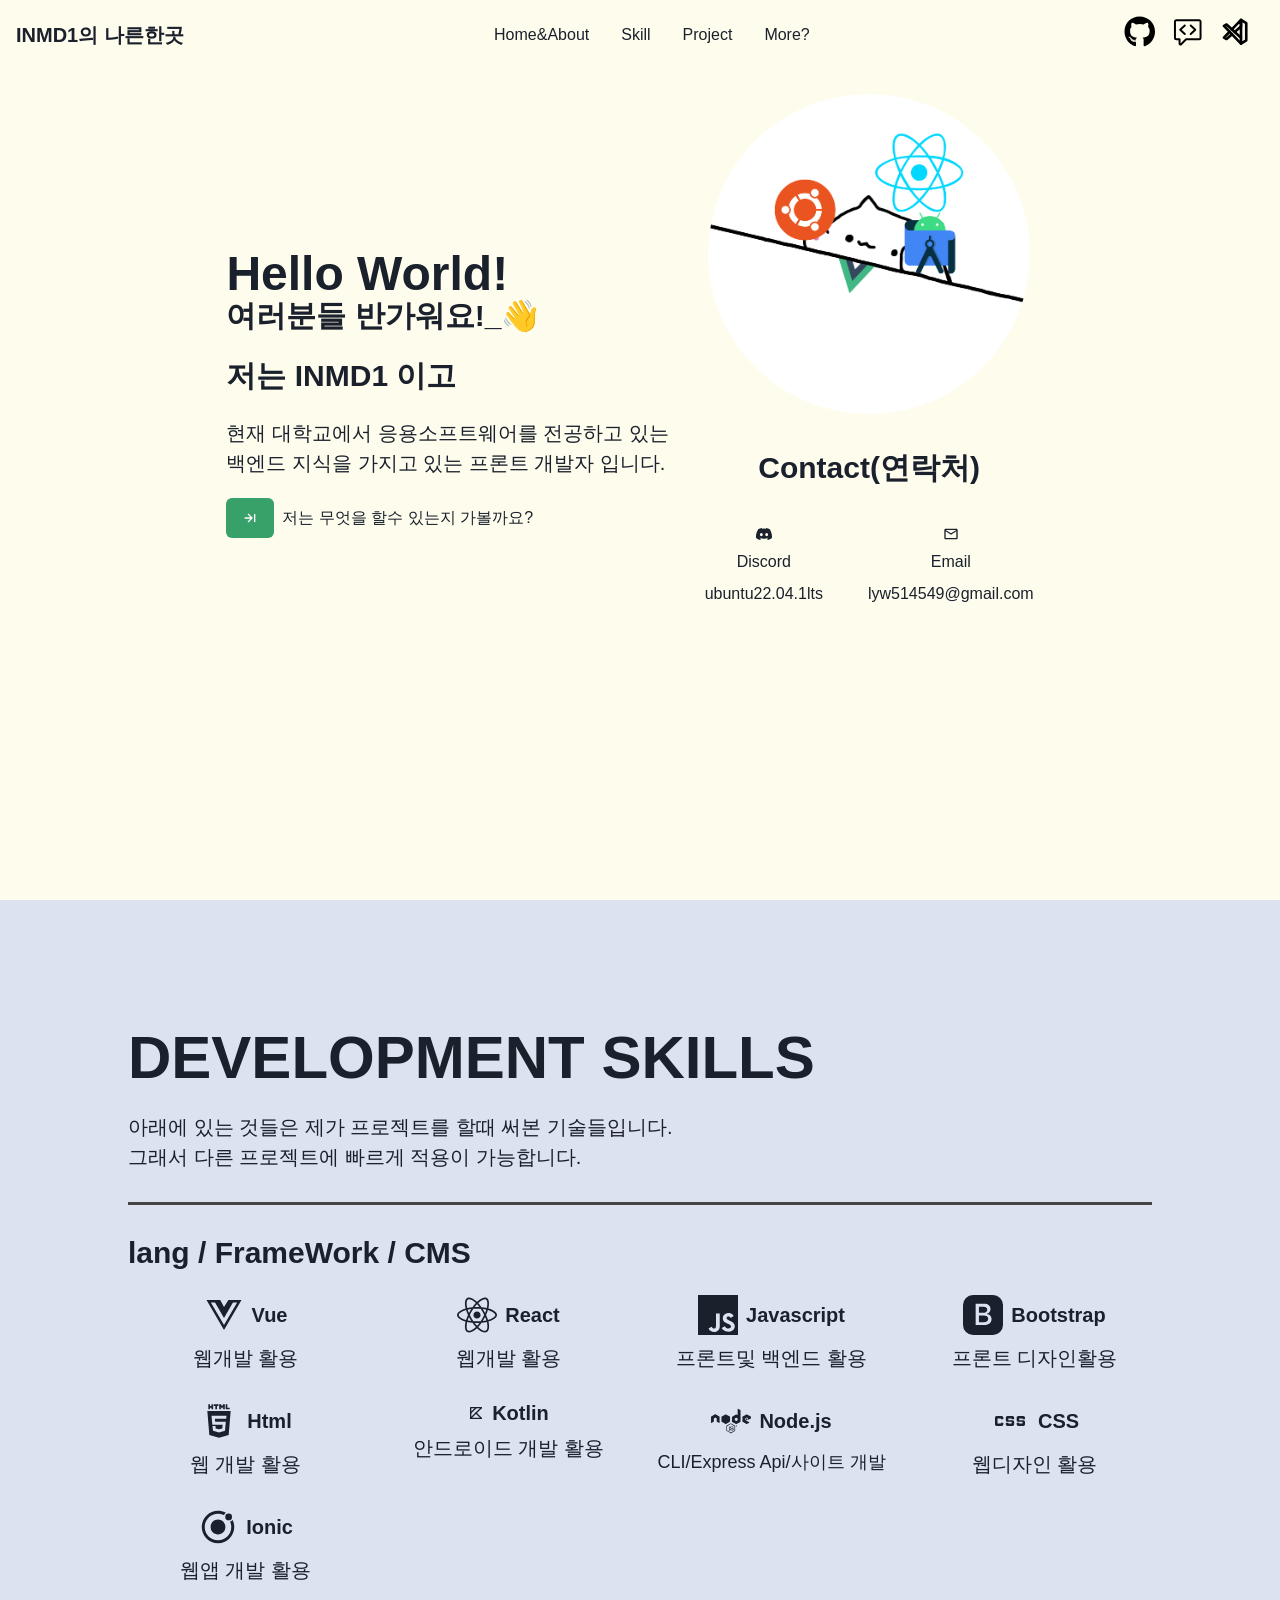
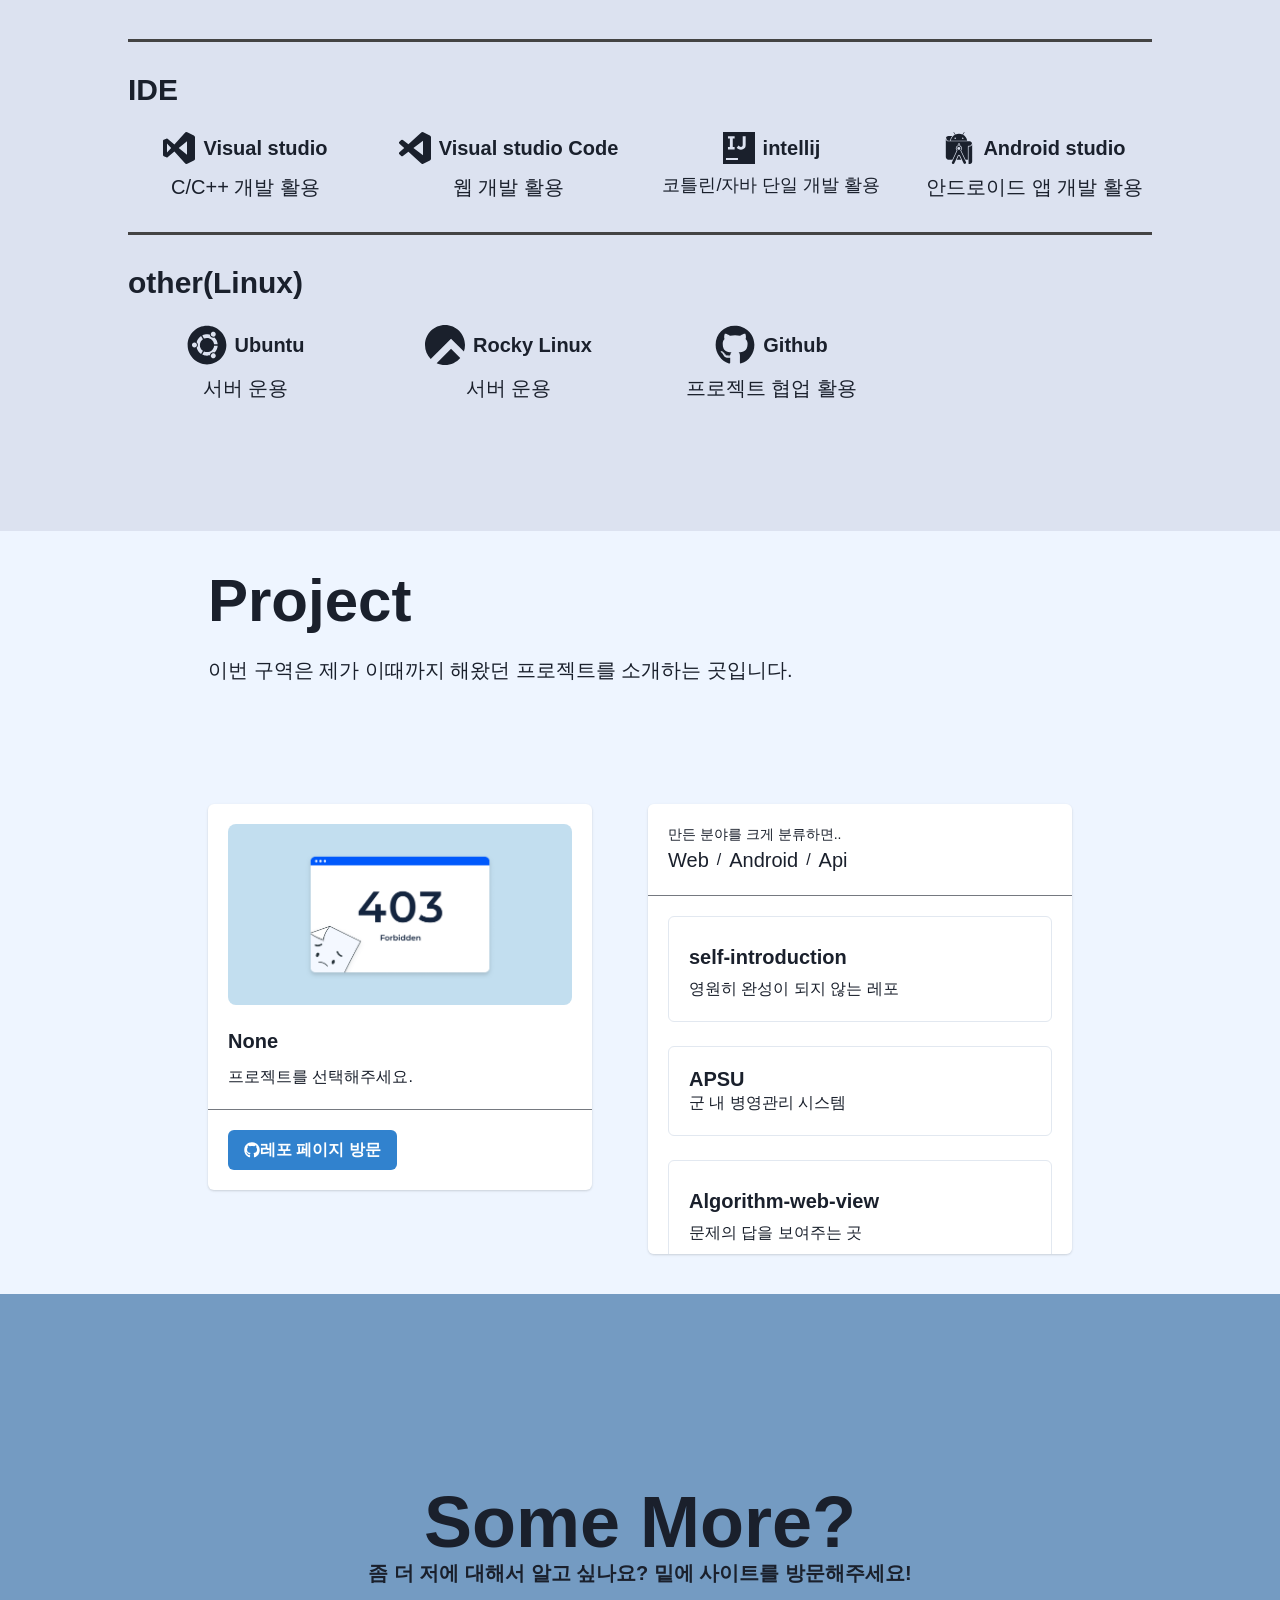
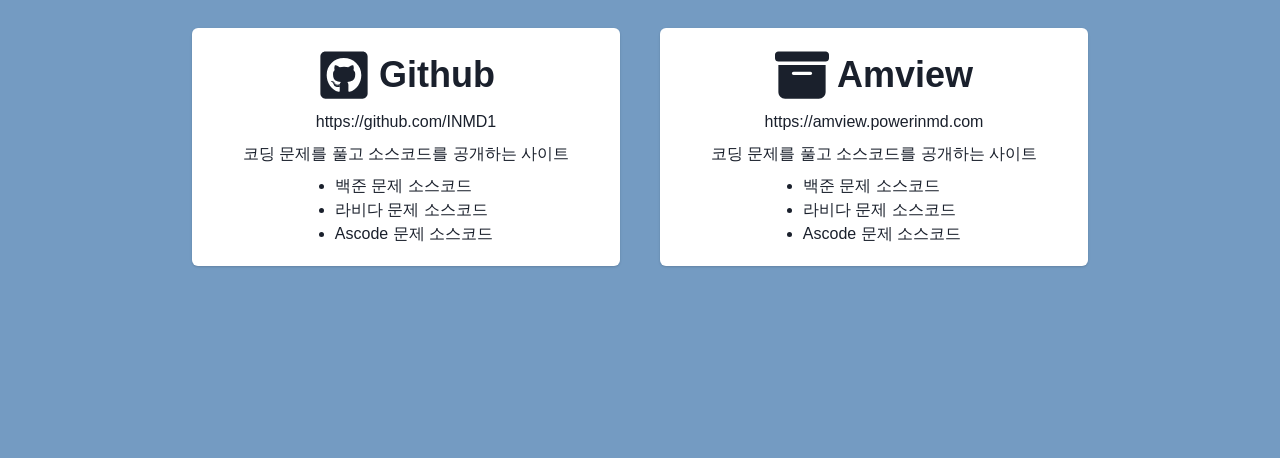
==== commit 7def5d1a: "deploy: 0a18995b2f7937e3e8f979c160c6db7bdecc150a" ====
--- a/index.html
+++ b/index.html
@@ -1 +1 @@
-<!doctype html><html lang="en"><head><meta charset="utf-8"/><link rel="icon" href="/favicon.ico"/><meta name="viewport" content="width=device-width,initial-scale=1"/><meta name="theme-color" content="#000000"/><meta name="description" content="Web site created using create-react-app"/><link rel="apple-touch-icon" href="/logo192.png"/><link rel="manifest" href="/manifest.json"/><title>INMD의 나른한 블로그</title><script defer="defer" src="/static/js/main.b7c51d16.js"></script><link href="/static/css/main.1cf40b24.css" rel="stylesheet"></head><body><noscript>You need to enable JavaScript to run this app.</noscript><div id="root"></div></body></html>+<!doctype html><html lang="en"><head><meta charset="utf-8"/><link rel="icon" href="/favicon.ico"/><meta name="viewport" content="width=device-width,initial-scale=1"/><meta name="theme-color" content="#000000"/><meta name="description" content="Web site created using create-react-app"/><link rel="apple-touch-icon" href="/logo192.png"/><link rel="manifest" href="/manifest.json"/><title>INMD의 나른한 블로그</title><script defer="defer" src="/static/js/main.70867c27.js"></script><link href="/static/css/main.f5cff6ff.css" rel="stylesheet"></head><body><noscript>You need to enable JavaScript to run this app.</noscript><div id="root"></div></body></html>
--- a/static/css/main.f5cff6ff.css
+++ b/static/css/main.f5cff6ff.css
@@ -0,0 +1,4 @@
+/*
+! tailwindcss v3.4.1 | MIT License | https://tailwindcss.com
+*/*,:after,:before{border:0 solid #e5e7eb;box-sizing:border-box}:after,:before{--tw-content:""}:host,html{-webkit-text-size-adjust:100%;font-feature-settings:normal;-webkit-tap-highlight-color:transparent;font-family:ui-sans-serif,system-ui,sans-serif,Apple Color Emoji,Segoe UI Emoji,Segoe UI Symbol,Noto Color Emoji;font-variation-settings:normal;line-height:1.5;tab-size:4}body{line-height:inherit;margin:0}hr{border-top-width:1px;color:inherit;height:0}abbr:where([title]){-webkit-text-decoration:underline dotted;text-decoration:underline dotted}h1,h2,h3,h4,h5,h6{font-size:inherit;font-weight:inherit}a{color:inherit;text-decoration:inherit}b,strong{font-weight:bolder}code,kbd,pre,samp{font-feature-settings:normal;font-family:ui-monospace,SFMono-Regular,Menlo,Monaco,Consolas,Liberation Mono,Courier New,monospace;font-size:1em;font-variation-settings:normal}small{font-size:80%}sub,sup{font-size:75%;line-height:0;position:relative;vertical-align:initial}sub{bottom:-.25em}sup{top:-.5em}table{border-collapse:collapse;border-color:inherit;text-indent:0}button,input,optgroup,select,textarea{font-feature-settings:inherit;color:inherit;font-family:inherit;font-size:100%;font-variation-settings:inherit;font-weight:inherit;line-height:inherit;margin:0;padding:0}button,select{text-transform:none}[type=button],[type=reset],[type=submit],button{-webkit-appearance:button;background-color:initial;background-image:none}:-moz-focusring{outline:auto}:-moz-ui-invalid{box-shadow:none}progress{vertical-align:initial}::-webkit-inner-spin-button,::-webkit-outer-spin-button{height:auto}[type=search]{-webkit-appearance:textfield;outline-offset:-2px}::-webkit-search-decoration{-webkit-appearance:none}::-webkit-file-upload-button{-webkit-appearance:button;font:inherit}summary{display:list-item}blockquote,dd,dl,figure,h1,h2,h3,h4,h5,h6,hr,p,pre{margin:0}fieldset{margin:0}fieldset,legend{padding:0}menu,ol,ul{list-style:none;margin:0;padding:0}dialog{padding:0}textarea{resize:vertical}input::placeholder,textarea::placeholder{color:#9ca3af;opacity:1}[role=button],button{cursor:pointer}:disabled{cursor:default}audio,canvas,embed,iframe,img,object,svg,video{display:block;vertical-align:middle}img,video{height:auto;max-width:100%}[hidden]{display:none}*,:after,:before{--tw-border-spacing-x:0;--tw-border-spacing-y:0;--tw-translate-x:0;--tw-translate-y:0;--tw-rotate:0;--tw-skew-x:0;--tw-skew-y:0;--tw-scale-x:1;--tw-scale-y:1;--tw-pan-x: ;--tw-pan-y: ;--tw-pinch-zoom: ;--tw-scroll-snap-strictness:proximity;--tw-gradient-from-position: ;--tw-gradient-via-position: ;--tw-gradient-to-position: ;--tw-ordinal: ;--tw-slashed-zero: ;--tw-numeric-figure: ;--tw-numeric-spacing: ;--tw-numeric-fraction: ;--tw-ring-inset: ;--tw-ring-offset-width:0px;--tw-ring-offset-color:#fff;--tw-ring-color:#3b82f680;--tw-ring-offset-shadow:0 0 #0000;--tw-ring-shadow:0 0 #0000;--tw-shadow:0 0 #0000;--tw-shadow-colored:0 0 #0000;--tw-blur: ;--tw-brightness: ;--tw-contrast: ;--tw-grayscale: ;--tw-hue-rotate: ;--tw-invert: ;--tw-saturate: ;--tw-sepia: ;--tw-drop-shadow: ;--tw-backdrop-blur: ;--tw-backdrop-brightness: ;--tw-backdrop-contrast: ;--tw-backdrop-grayscale: ;--tw-backdrop-hue-rotate: ;--tw-backdrop-invert: ;--tw-backdrop-opacity: ;--tw-backdrop-saturate: ;--tw-backdrop-sepia: }::backdrop{--tw-border-spacing-x:0;--tw-border-spacing-y:0;--tw-translate-x:0;--tw-translate-y:0;--tw-rotate:0;--tw-skew-x:0;--tw-skew-y:0;--tw-scale-x:1;--tw-scale-y:1;--tw-pan-x: ;--tw-pan-y: ;--tw-pinch-zoom: ;--tw-scroll-snap-strictness:proximity;--tw-gradient-from-position: ;--tw-gradient-via-position: ;--tw-gradient-to-position: ;--tw-ordinal: ;--tw-slashed-zero: ;--tw-numeric-figure: ;--tw-numeric-spacing: ;--tw-numeric-fraction: ;--tw-ring-inset: ;--tw-ring-offset-width:0px;--tw-ring-offset-color:#fff;--tw-ring-color:#3b82f680;--tw-ring-offset-shadow:0 0 #0000;--tw-ring-shadow:0 0 #0000;--tw-shadow:0 0 #0000;--tw-shadow-colored:0 0 #0000;--tw-blur: ;--tw-brightness: ;--tw-contrast: ;--tw-grayscale: ;--tw-hue-rotate: ;--tw-invert: ;--tw-saturate: ;--tw-sepia: ;--tw-drop-shadow: ;--tw-backdrop-blur: ;--tw-backdrop-brightness: ;--tw-backdrop-contrast: ;--tw-backdrop-grayscale: ;--tw-backdrop-hue-rotate: ;--tw-backdrop-invert: ;--tw-backdrop-opacity: ;--tw-backdrop-saturate: ;--tw-backdrop-sepia: }.sr-only{clip:rect(0,0,0,0);border-width:0;height:1px;margin:-1px;overflow:hidden;padding:0;position:absolute;white-space:nowrap;width:1px}.fixed{position:fixed}.start-0{inset-inline-start:0}.top-0{top:0}.z-20{z-index:20}.order-1{order:1}.order-2{order:2}.order-3{order:3}.col-span-1{grid-column:span 1/span 1}.col-span-2{grid-column:span 2/span 2}.row-span-1{grid-row:span 1/span 1}.row-span-2{grid-row:span 2/span 2}.mx-auto{margin-left:auto;margin-right:auto}.mb-5{margin-bottom:1.25rem}.mt-4{margin-top:1rem}.block{display:block}.flex{display:flex}.grid{display:grid}.hidden{display:none}.h-20{height:5rem}.h-5{height:1.25rem}.h-56{height:14rem}.h-full{height:100%}.w-5{width:1.25rem}.w-auto{width:auto}.w-full{width:100%}.max-w-screen-xl{max-width:1280px}.grid-cols-1{grid-template-columns:repeat(1,minmax(0,1fr))}.grid-rows-3{grid-template-rows:repeat(3,minmax(0,1fr))}.grid-rows-4{grid-template-rows:repeat(4,minmax(0,1fr))}.grid-rows-9{grid-template-rows:repeat(9,minmax(0,1fr))}.flex-col{flex-direction:column}.flex-wrap{flex-wrap:wrap}.place-content-center{place-content:center}.items-center{align-items:center}.items-stretch{align-items:stretch}.justify-between{justify-content:space-between}.justify-items-stretch{justify-items:stretch}.gap-10{gap:2.5rem}.gap-4{gap:1rem}.gap-7{gap:1.75rem}.space-x-3>:not([hidden])~:not([hidden]){--tw-space-x-reverse:0;margin-left:calc(.75rem*(1 - var(--tw-space-x-reverse)));margin-right:calc(.75rem*var(--tw-space-x-reverse))}.self-end{align-self:flex-end}.self-center{align-self:center}.whitespace-nowrap{white-space:nowrap}.rounded{border-radius:.25rem}.rounded-full{border-radius:9999px}.rounded-lg{border-radius:.5rem}.border{border-width:1px}.p-10{padding:2.5rem}.p-4{padding:1rem}.px-3{padding-left:.75rem;padding-right:.75rem}.py-2{padding-bottom:.5rem;padding-top:.5rem}.pb-10{padding-bottom:2.5rem}.pt-1{padding-top:.25rem}.pt-2{padding-top:.5rem}.pt-5{padding-top:1.25rem}.text-xl{font-size:1.25rem;line-height:1.75rem}.font-medium{font-weight:500}.font-semibold{font-weight:600}.wrap{align-items:center;display:flex;flex-direction:column;height:100%;justify-content:center}.jb-division-line{border-top:.2rem solid #444;margin:30px 0}@media (min-width:640px){.sm\:order-none{order:0}.sm\:row-span-3{grid-row:span 3/span 3}.sm\:m-5{margin:1.25rem}.sm\:hidden{display:none}.sm\:grid-flow-col{grid-auto-flow:column}.sm\:grid-cols-2{grid-template-columns:repeat(2,minmax(0,1fr))}.sm\:grid-rows-1{grid-template-rows:repeat(1,minmax(0,1fr))}.sm\:grid-rows-2{grid-template-rows:repeat(2,minmax(0,1fr))}.sm\:grid-rows-3{grid-template-rows:repeat(3,minmax(0,1fr))}.sm\:gap-4{gap:1rem}.sm\:p-48{padding:12rem}.sm\:pb-28{padding-bottom:7rem}.sm\:pl-52{padding-left:13rem}.sm\:pr-52{padding-right:13rem}}@media (min-width:768px){.md\:order-1{order:1}.md\:order-2{order:2}.md\:col-span-2{grid-column:span 2/span 2}.md\:mt-0{margin-top:0}.md\:flex{display:flex}.md\:h-80{height:20rem}.md\:w-auto{width:auto}.md\:grid-cols-2{grid-template-columns:repeat(2,minmax(0,1fr))}.md\:flex-row{flex-direction:row}.md\:space-x-0>:not([hidden])~:not([hidden]){--tw-space-x-reverse:0;margin-left:calc(0px*(1 - var(--tw-space-x-reverse)));margin-right:calc(0px*var(--tw-space-x-reverse))}.md\:space-x-8>:not([hidden])~:not([hidden]){--tw-space-x-reverse:0;margin-left:calc(2rem*(1 - var(--tw-space-x-reverse)));margin-right:calc(2rem*var(--tw-space-x-reverse))}.md\:border-0{border-width:0}.md\:bg-transparent{background-color:initial}.md\:p-0{padding:0}.md\:hover\:bg-transparent:hover{background-color:initial}}@media (min-width:1024px){.lg\:grid-cols-4{grid-template-columns:repeat(4,minmax(0,1fr))}}.rtl\:space-x-reverse:where([dir=rtl],[dir=rtl] *)>:not([hidden])~:not([hidden]){--tw-space-x-reverse:1}@media (min-width:768px){@media (prefers-color-scheme:dark){.md\:dark\:hover\:bg-transparent:hover{background-color:initial}}}
+/*# sourceMappingURL=main.f5cff6ff.css.map*/
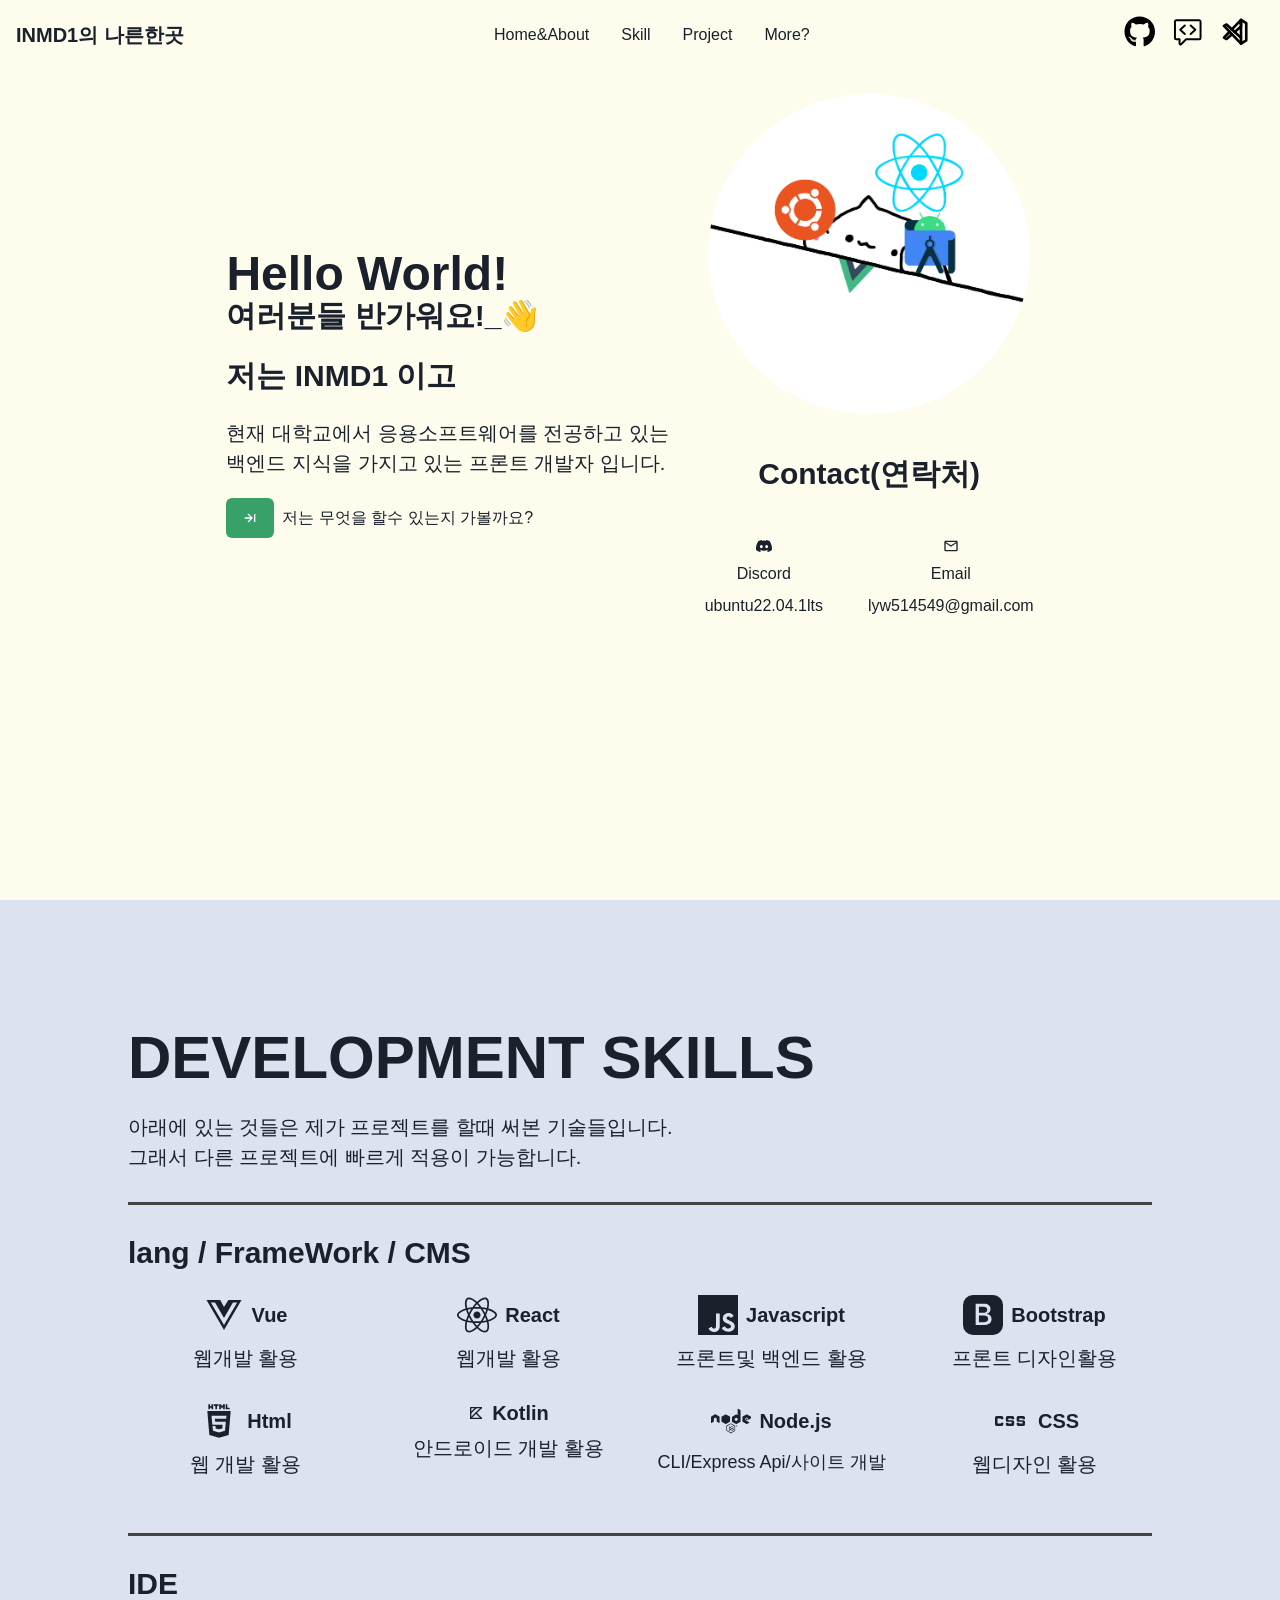
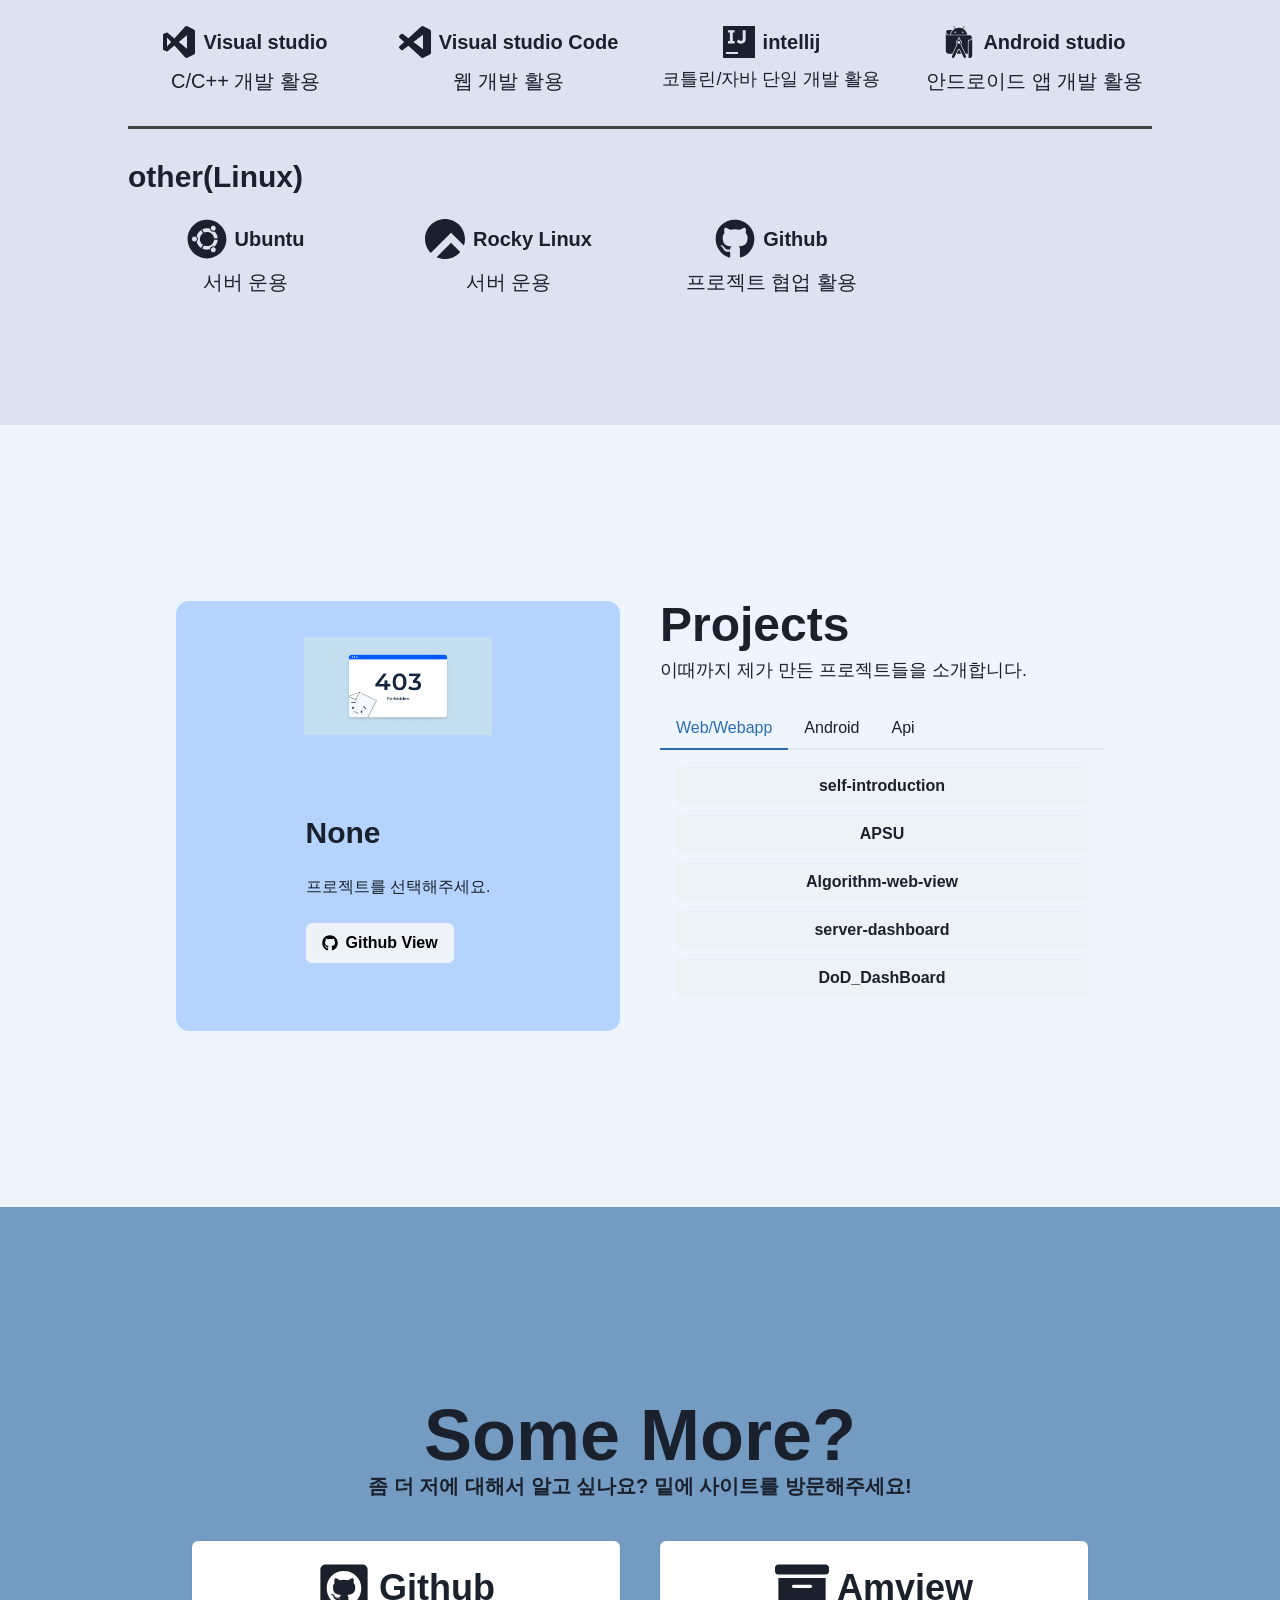
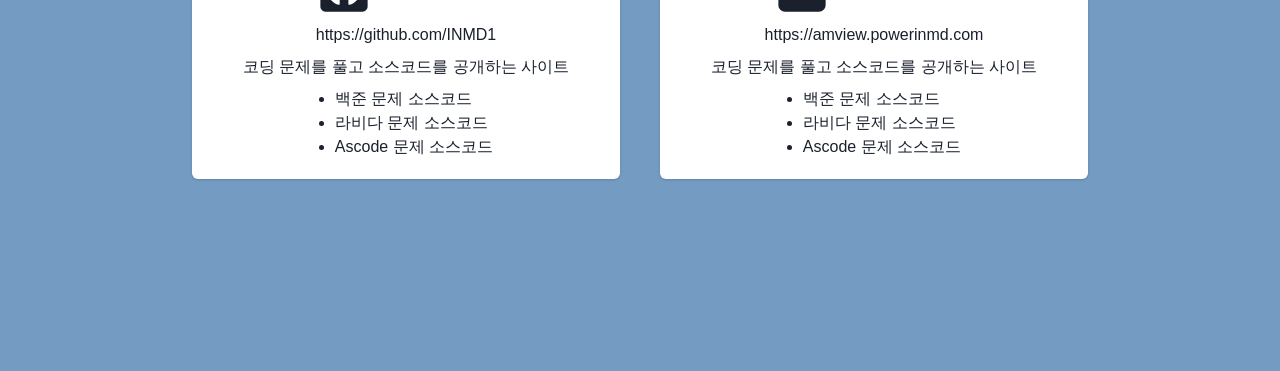
==== commit d310b674: "deploy: 1efc2013732a4e959e8a52046682ab0383daafad" ====
--- a/index.html
+++ b/index.html
@@ -1 +1 @@
-<!doctype html><html lang="en"><head><meta charset="utf-8"/><link rel="icon" href="/favicon.ico"/><meta name="viewport" content="width=device-width,initial-scale=1"/><meta name="theme-color" content="#000000"/><meta name="description" content="Web site created using create-react-app"/><link rel="apple-touch-icon" href="/logo192.png"/><link rel="manifest" href="/manifest.json"/><title>INMD의 나른한 블로그</title><script defer="defer" src="/static/js/main.70867c27.js"></script><link href="/static/css/main.f5cff6ff.css" rel="stylesheet"></head><body><noscript>You need to enable JavaScript to run this app.</noscript><div id="root"></div></body></html>+<!doctype html><html lang="en"><head><meta charset="utf-8"/><link rel="icon" href="/logo.png"/><meta name="viewport" content="width=device-width,initial-scale=1"/><meta name="theme-color" content="#000000"/><meta name="description" content="Web site created using create-react-app"/><link rel="apple-touch-icon" href="/logo192.png"/><link rel="manifest" href="/manifest.json"/><title>INMD의 나른한 블로그</title><script defer="defer" src="/static/js/main.f8ee16e7.js"></script><link href="/static/css/main.dd0e1017.css" rel="stylesheet"></head><body><noscript>You need to enable JavaScript to run this app.</noscript><div id="root"></div></body></html>
--- a/static/css/main.dd0e1017.css
+++ b/static/css/main.dd0e1017.css
@@ -0,0 +1,4 @@
+/*
+! tailwindcss v3.4.10 | MIT License | https://tailwindcss.com
+*/*,:after,:before{border:0 solid #e5e7eb;box-sizing:border-box}:after,:before{--tw-content:""}:host,html{-webkit-text-size-adjust:100%;font-feature-settings:normal;-webkit-tap-highlight-color:transparent;font-family:ui-sans-serif,system-ui,sans-serif,Apple Color Emoji,Segoe UI Emoji,Segoe UI Symbol,Noto Color Emoji;font-variation-settings:normal;line-height:1.5;tab-size:4}body{line-height:inherit;margin:0}hr{border-top-width:1px;color:inherit;height:0}abbr:where([title]){-webkit-text-decoration:underline dotted;text-decoration:underline dotted}h1,h2,h3,h4,h5,h6{font-size:inherit;font-weight:inherit}a{color:inherit;text-decoration:inherit}b,strong{font-weight:bolder}code,kbd,pre,samp{font-feature-settings:normal;font-family:ui-monospace,SFMono-Regular,Menlo,Monaco,Consolas,Liberation Mono,Courier New,monospace;font-size:1em;font-variation-settings:normal}small{font-size:80%}sub,sup{font-size:75%;line-height:0;position:relative;vertical-align:initial}sub{bottom:-.25em}sup{top:-.5em}table{border-collapse:collapse;border-color:inherit;text-indent:0}button,input,optgroup,select,textarea{font-feature-settings:inherit;color:inherit;font-family:inherit;font-size:100%;font-variation-settings:inherit;font-weight:inherit;letter-spacing:inherit;line-height:inherit;margin:0;padding:0}button,select{text-transform:none}button,input:where([type=button]),input:where([type=reset]),input:where([type=submit]){-webkit-appearance:button;background-color:initial;background-image:none}:-moz-focusring{outline:auto}:-moz-ui-invalid{box-shadow:none}progress{vertical-align:initial}::-webkit-inner-spin-button,::-webkit-outer-spin-button{height:auto}[type=search]{-webkit-appearance:textfield;outline-offset:-2px}::-webkit-search-decoration{-webkit-appearance:none}::-webkit-file-upload-button{-webkit-appearance:button;font:inherit}summary{display:list-item}blockquote,dd,dl,figure,h1,h2,h3,h4,h5,h6,hr,p,pre{margin:0}fieldset{margin:0}fieldset,legend{padding:0}menu,ol,ul{list-style:none;margin:0;padding:0}dialog{padding:0}textarea{resize:vertical}input::placeholder,textarea::placeholder{color:#9ca3af;opacity:1}[role=button],button{cursor:pointer}:disabled{cursor:default}audio,canvas,embed,iframe,img,object,svg,video{display:block;vertical-align:middle}img,video{height:auto;max-width:100%}[hidden]{display:none}*,::backdrop,:after,:before{--tw-border-spacing-x:0;--tw-border-spacing-y:0;--tw-translate-x:0;--tw-translate-y:0;--tw-rotate:0;--tw-skew-x:0;--tw-skew-y:0;--tw-scale-x:1;--tw-scale-y:1;--tw-pan-x: ;--tw-pan-y: ;--tw-pinch-zoom: ;--tw-scroll-snap-strictness:proximity;--tw-gradient-from-position: ;--tw-gradient-via-position: ;--tw-gradient-to-position: ;--tw-ordinal: ;--tw-slashed-zero: ;--tw-numeric-figure: ;--tw-numeric-spacing: ;--tw-numeric-fraction: ;--tw-ring-inset: ;--tw-ring-offset-width:0px;--tw-ring-offset-color:#fff;--tw-ring-color:#3b82f680;--tw-ring-offset-shadow:0 0 #0000;--tw-ring-shadow:0 0 #0000;--tw-shadow:0 0 #0000;--tw-shadow-colored:0 0 #0000;--tw-blur: ;--tw-brightness: ;--tw-contrast: ;--tw-grayscale: ;--tw-hue-rotate: ;--tw-invert: ;--tw-saturate: ;--tw-sepia: ;--tw-drop-shadow: ;--tw-backdrop-blur: ;--tw-backdrop-brightness: ;--tw-backdrop-contrast: ;--tw-backdrop-grayscale: ;--tw-backdrop-hue-rotate: ;--tw-backdrop-invert: ;--tw-backdrop-opacity: ;--tw-backdrop-saturate: ;--tw-backdrop-sepia: ;--tw-contain-size: ;--tw-contain-layout: ;--tw-contain-paint: ;--tw-contain-style: }.sr-only{clip:rect(0,0,0,0);border-width:0;height:1px;margin:-1px;overflow:hidden;padding:0;position:absolute;white-space:nowrap;width:1px}.fixed{position:fixed}.start-0{inset-inline-start:0}.top-0{top:0}.z-20{z-index:20}.order-1{order:1}.order-2{order:2}.order-3{order:3}.col-span-2{grid-column:span 2/span 2}.col-span-4{grid-column:span 4/span 4}.row-span-1{grid-row:span 1/span 1}.row-span-2{grid-row:span 2/span 2}.mx-0{margin-left:0;margin-right:0}.mx-auto{margin-left:auto;margin-right:auto}.mb-5{margin-bottom:1.25rem}.mt-4{margin-top:1rem}.block{display:block}.flex{display:flex}.grid{display:grid}.hidden{display:none}.h-20{height:5rem}.h-5{height:1.25rem}.h-56{height:14rem}.h-full{height:100%}.w-5{width:1.25rem}.w-auto{width:auto}.w-full{width:100%}.max-w-screen-xl{max-width:1280px}.grid-cols-1{grid-template-columns:repeat(1,minmax(0,1fr))}.grid-cols-4{grid-template-columns:repeat(4,minmax(0,1fr))}.grid-rows-2{grid-template-rows:repeat(2,minmax(0,1fr))}.grid-rows-4{grid-template-rows:repeat(4,minmax(0,1fr))}.grid-rows-9{grid-template-rows:repeat(9,minmax(0,1fr))}.flex-col{flex-direction:column}.flex-wrap{flex-wrap:wrap}.place-content-center{place-content:center}.items-center{align-items:center}.items-stretch{align-items:stretch}.justify-between{justify-content:space-between}.justify-items-stretch{justify-items:stretch}.gap-0{gap:0}.gap-10{gap:2.5rem}.gap-7{gap:1.75rem}.space-x-3>:not([hidden])~:not([hidden]){--tw-space-x-reverse:0;margin-left:calc(.75rem*(1 - var(--tw-space-x-reverse)));margin-right:calc(.75rem*var(--tw-space-x-reverse))}.self-end{align-self:flex-end}.self-center{align-self:center}.whitespace-nowrap{white-space:nowrap}.rounded{border-radius:.25rem}.rounded-full{border-radius:9999px}.rounded-lg{border-radius:.5rem}.border{border-width:1px}.p-10{padding:2.5rem}.p-4{padding:1rem}.p-5{padding:1.25rem}.px-3{padding-left:.75rem;padding-right:.75rem}.py-2{padding-bottom:.5rem;padding-top:.5rem}.pb-10{padding-bottom:2.5rem}.pb-2{padding-bottom:.5rem}.pt-1{padding-top:.25rem}.pt-2{padding-top:.5rem}.pt-24{padding-top:6rem}.pt-5{padding-top:1.25rem}.pt-8{padding-top:2rem}.pt-9{padding-top:2.25rem}.text-xl{font-size:1.25rem;line-height:1.75rem}.font-medium{font-weight:500}.font-semibold{font-weight:600}.wrap{align-items:center;display:flex;flex-direction:column;height:100%;justify-content:center}.jb-division-line{border-top:.2rem solid #444;margin:30px 0}@media (min-width:640px){.sm\:order-none{order:0}.sm\:col-span-1{grid-column:span 1/span 1}.sm\:row-span-2{grid-row:span 2/span 2}.sm\:row-span-3{grid-row:span 3/span 3}.sm\:m-5{margin:1.25rem}.sm\:mx-20{margin-left:5rem;margin-right:5rem}.sm\:hidden{display:none}.sm\:w-7\/12{width:58.333333%}.sm\:grid-flow-col{grid-auto-flow:column}.sm\:grid-cols-2{grid-template-columns:repeat(2,minmax(0,1fr))}.sm\:grid-rows-1{grid-template-rows:repeat(1,minmax(0,1fr))}.sm\:grid-rows-2{grid-template-rows:repeat(2,minmax(0,1fr))}.sm\:gap-10{gap:2.5rem}.sm\:gap-4{gap:1rem}.sm\:p-44{padding:11rem}.sm\:p-48{padding:12rem}.sm\:pb-28{padding-bottom:7rem}.sm\:pt-0{padding-top:0}}@media (min-width:768px){.md\:order-1{order:1}.md\:order-2{order:2}.md\:mt-0{margin-top:0}.md\:flex{display:flex}.md\:h-80{height:20rem}.md\:w-auto{width:auto}.md\:flex-row{flex-direction:row}.md\:space-x-0>:not([hidden])~:not([hidden]){--tw-space-x-reverse:0;margin-left:calc(0px*(1 - var(--tw-space-x-reverse)));margin-right:calc(0px*var(--tw-space-x-reverse))}.md\:space-x-8>:not([hidden])~:not([hidden]){--tw-space-x-reverse:0;margin-left:calc(2rem*(1 - var(--tw-space-x-reverse)));margin-right:calc(2rem*var(--tw-space-x-reverse))}.md\:border-0{border-width:0}.md\:bg-transparent{background-color:initial}.md\:p-0{padding:0}.md\:hover\:bg-transparent:hover{background-color:initial}}@media (min-width:1024px){.lg\:grid-cols-4{grid-template-columns:repeat(4,minmax(0,1fr))}}.rtl\:space-x-reverse:where([dir=rtl],[dir=rtl] *)>:not([hidden])~:not([hidden]){--tw-space-x-reverse:1}@media (min-width:768px){@media (prefers-color-scheme:dark){.md\:dark\:hover\:bg-transparent:hover{background-color:initial}}}
+/*# sourceMappingURL=main.dd0e1017.css.map*/
